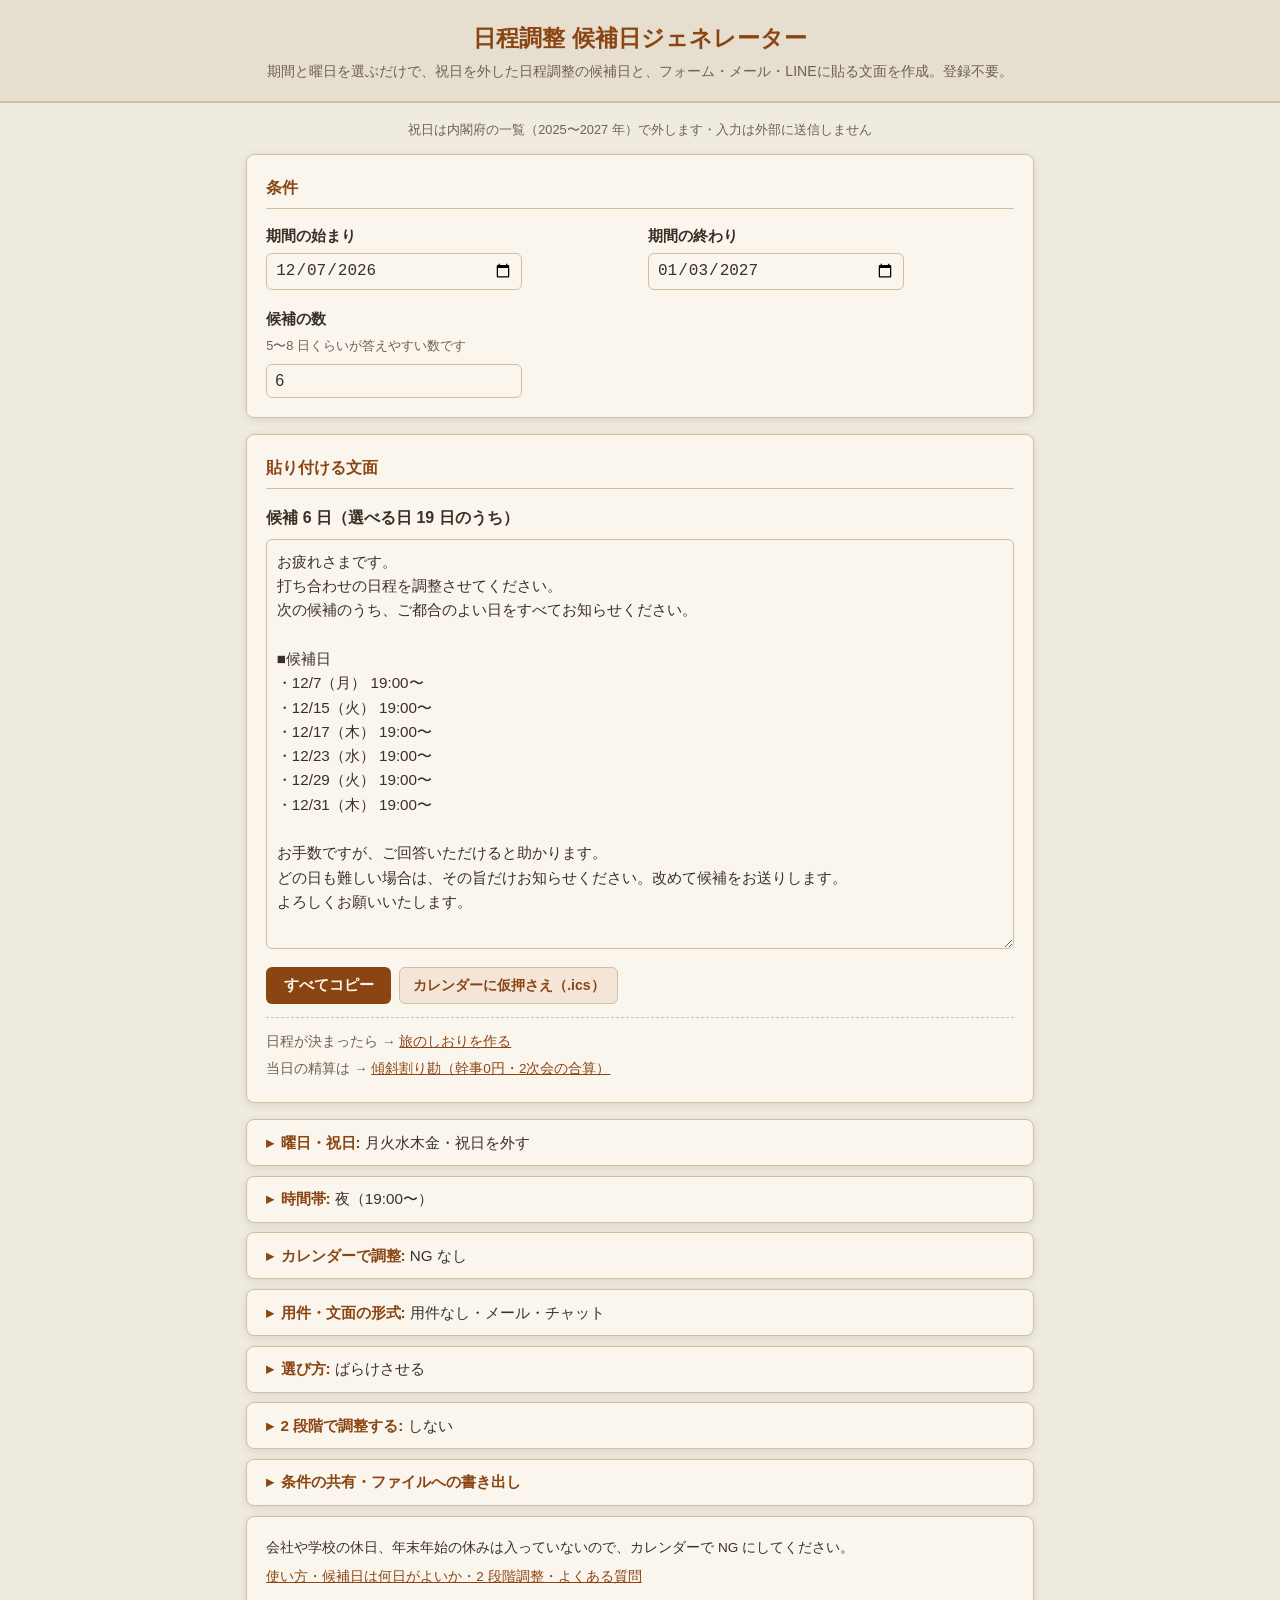
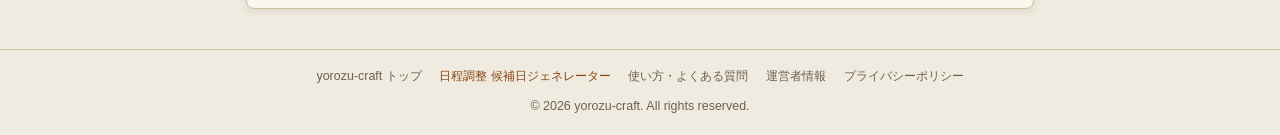
==== index.html @ 03010020 "「保存した内容をすべて消す（初期状態に戻す）」ボタンを置く（K123） ブラウザに保存するページに、共通の reset-storage.js と data-reset-storage のボタンを置く。" ====
<!DOCTYPE html>
<html lang="ja">
<head>
  <meta charset="UTF-8">
  <meta name="viewport" content="width=device-width, initial-scale=1.0">
  <title>日程調整 候補日ジェネレーター｜yorozu-craft</title>
  <meta name="description" content="期間と曜日を選ぶだけで、祝日を外した日程調整の候補日と、フォーム・メール・LINEに貼る文面を作成。登録不要。">
  <meta name="robots" content="index, follow">
  <link rel="canonical" href="https://yorozu-craft.com/nittei-kouho/">

  <meta property="og:title" content="日程調整 候補日ジェネレーター｜yorozu-craft">
  <meta property="og:description" content="期間と曜日を選ぶだけで、祝日を外した日程調整の候補日と、フォーム・メール・LINEに貼る文面を作成。登録不要。">
  <meta property="og:type" content="website">
  <meta property="og:url" content="https://yorozu-craft.com/nittei-kouho/">
  <meta property="og:site_name" content="yorozu-craft">
  <meta property="og:locale" content="ja_JP">
  <meta property="og:image" content="https://yorozu-craft.com/nittei-kouho/og-image.png">
  <meta property="og:image:width" content="1200">
  <meta property="og:image:height" content="630">
  <meta name="twitter:card" content="summary_large_image">
  <meta name="theme-color" content="#8b4513" media="(prefers-color-scheme: light)">
  <meta name="theme-color" content="#1c1814" media="(prefers-color-scheme: dark)">

  <script type="application/ld+json">
  {
    "@context": "https://schema.org",
    "@type": "WebApplication",
    "name": "日程調整 候補日ジェネレーター",
    "description": "期間と曜日を選ぶだけで、祝日を外した日程調整の候補日と、フォーム・メール・LINEに貼る文面を作成。登録不要。",
    "url": "https://yorozu-craft.com/nittei-kouho/",
    "applicationCategory": "UtilitiesApplication",
    "operatingSystem": "All",
    "offers": { "@type": "Offer", "price": "0", "priceCurrency": "JPY" },
    "inLanguage": "ja"
  }
  </script>

  <!-- Google AdSense（サイト所有確認 + 広告配信スクリプト）。全画面で操作する画面なら script を消して meta だけ残す -->
  <meta name="google-adsense-account" content="ca-pub-5375267956079717">
  <script async src="https://pagead2.googlesyndication.com/pagead/js/adsbygoogle.js?client=ca-pub-5375267956079717"
     crossorigin="anonymous"></script>

  <link rel="icon" href="./favicon.svg" type="image/svg+xml">
  <link rel="apple-touch-icon" href="./apple-touch-icon.png">
  <link rel="stylesheet" href="./style.css">
</head>
<body>

  <header class="app-header">
    <h1>日程調整 候補日ジェネレーター</h1>
    <p class="subtitle">期間と曜日を選ぶだけで、祝日を外した日程調整の候補日と、フォーム・メール・LINEに貼る文面を作成。登録不要。</p>
  </header>

  <!-- 上端の固定バー（yorozu-plans の SCREEN.md 1.1・D59）。結果が画面の外にあるときだけ screen.js が出す。読み込み時は hidden -->
  <div class="fixbar" id="fixbar" role="status" hidden>
    <a href="#result-card"><span id="fixbar-text"></span> ▸ 結果へ</a>
  </div>

  <!-- 画面の骨組み「入力 → 結果」（SCREEN.md 1.1）: 期間と候補の数 → 候補日と文面 → くわしく入れる → 保存・共有 -->
  <main class="app-main">

    <p class="shared-notice" id="shared-notice" role="status" hidden>共有された条件を表示しています。<button type="button" class="link-btn" id="shared-new">自分の条件で新しく作る</button></p>

    <p class="badge" id="asof">祝日は内閣府の一覧（<span id="hol-years"></span>）で外します・入力は外部に送信しません</p>

    <!-- 1. 必須の入力: 期間と候補の数。曜日・時間帯などは結果の後ろの「くわしく入れる」 -->
    <fieldset class="card req">
      <legend>条件</legend>
      <div class="grid2">
        <div class="field">
          <label for="start">期間の始まり</label>
          <input type="date" id="start">
        </div>
        <div class="field">
          <label for="end">期間の終わり</label>
          <input type="date" id="end">
        </div>
      </div>
      <div class="field">
        <label for="count">候補の数</label>
        <p class="hint">5〜8 日くらいが答えやすい数です</p>
        <input type="number" id="count" inputmode="numeric" min="1" max="31" step="1">
      </div>
    </fieldset>

    <!-- 2. 結果: 候補日と貼り付ける文面 -->
    <section class="card result-card" id="result-card" tabindex="-1" aria-labelledby="h-out">
      <h2 id="h-out">貼り付ける文面</h2>
      <div id="warnings" class="msg msg-warn" hidden></div>
      <p id="pick-summary" class="pick-summary" aria-live="polite"></p>
      <div class="tabs" role="tablist" aria-label="文面の形式" id="stage-tabs" hidden>
        <button type="button" role="tab" id="tab-s1" aria-selected="true" aria-controls="out-panel">1 段目</button>
        <button type="button" role="tab" id="tab-s2" aria-selected="false" aria-controls="out-panel" tabindex="-1">2 段目</button>
      </div>
      <div id="out-panel">
        <label for="output" class="visually-hidden">文面</label>
        <textarea id="output" rows="12" readonly></textarea>
      </div>
      <div class="btn-row">
        <button type="button" class="btn" id="copy">すべてコピー</button>
        <button type="button" class="btn btn-sub" id="ics">カレンダーに仮押さえ（.ics）</button>
      </div>
      <p id="copy-msg" class="small" aria-live="polite"></p>
      <div id="next-links" class="next-links" hidden>
        <p>日程が決まったら → <a href="../tabi-shiori/">旅のしおりを作る</a></p>
        <p>当日の精算は → <a href="../easy-split/">傾斜割り勘（幹事0円・2次会の合算）</a></p>
      </div>
    </section>

    <!-- 3. くわしく入れる（SCREEN.md 1.1 の 4）。summary に今の状態を出す。開いた状態は保存しない -->
    <div class="opts">
      <details class="card opt" id="opt-days">
        <summary>曜日・祝日: <span class="opt-state"></span></summary>
        <fieldset class="field">
          <legend>使う曜日</legend>
          <div class="dow-row" id="weekdays"></div>
        </fieldset>
        <label class="inline field"><input type="checkbox" id="skip-hol"> 祝日・振替休日を外す</label>
      </details>

      <details class="card opt" id="opt-time">
        <summary>時間帯: <span class="opt-state"></span></summary>
        <div class="field">
          <label for="time-kind">時間帯</label>
          <select id="time-kind">
            <option value="none">書かない（日付だけ）</option>
            <option value="lunch">昼（12:00〜）</option>
            <option value="night">夜（19:00〜）</option>
            <option value="custom">時刻を指定</option>
          </select>
          <div class="with-unit" id="time-custom" hidden>
            <input type="time" id="time-from" aria-label="開始時刻"> 〜 <input type="time" id="time-to" aria-label="終了時刻（任意）">
          </div>
        </div>
      </details>

      <details class="card opt" id="opt-cal">
        <summary>カレンダーで調整: <span class="opt-state"></span></summary>
        <fieldset class="field">
          <legend>日付を押したときの動き</legend>
          <label class="inline"><input type="radio" name="tap" value="ng" checked> 都合の悪い日（NG）にする／戻す</label>
          <label class="inline"><input type="radio" name="tap" value="pick"> 候補に入れる／外す</label>
          <label class="inline"><input type="checkbox" id="range"> 範囲でまとめて（始まりと終わりを押す）</label>
        </fieldset>
        <p id="range-msg" class="small" aria-live="polite"></p>
        <div id="calendar" class="calendar"></div>
        <p class="legend-row">
          <span class="lg-cell is-pick">7</span>候補
          <span class="lg-cell is-ok">7</span>選べる日
          <span class="lg-cell is-ng">7</span>NG
          <span class="lg-cell is-off">7</span>対象外・祝日
        </p>
        <div class="btn-row">
          <button type="button" class="btn btn-sub" id="reset-pick">自動で選び直す</button>
          <button type="button" class="btn btn-sub" id="clear-ng">NG をすべて消す</button>
        </div>
      </details>

      <details class="card opt" id="opt-format">
        <summary>用件・文面の形式: <span class="opt-state"></span></summary>
        <div class="field">
          <label for="title">用件（文面に入ります）</label>
          <input type="text" id="title" maxlength="40" placeholder="例：懇親会、定例ミーティング">
        </div>
        <div class="grid2">
          <div class="field">
            <label for="kind">形式</label>
            <select id="kind">
              <option value="mail">メール・チャット</option>
              <option value="forms">Forms の選択肢（1 行 1 候補）</option>
              <option value="line">LINE（短い版）</option>
            </select>
          </div>
          <div class="field">
            <label for="date-style">日付の書き方</label>
            <select id="date-style">
              <option value="slash">10/7（水）</option>
              <option value="kanji">10月7日（水）</option>
            </select>
          </div>
          <div class="field">
            <label for="deadline">回答の期限（任意）</label>
            <input type="date" id="deadline">
          </div>
        </div>
      </details>

      <details class="card opt" id="opt-mode">
        <summary>選び方: <span class="opt-state"></span></summary>
        <fieldset class="field">
          <legend>選び方</legend>
          <label class="inline"><input type="radio" name="mode" value="spread"> ばらけさせる（同じ週に固めない）</label>
          <label class="inline"><input type="radio" name="mode" value="early"> 早い順</label>
        </fieldset>
      </details>

      <details class="card opt" id="opt-two">
        <summary>2 段階で調整する: <span class="opt-state"></span></summary>
        <label class="inline field"><input type="checkbox" id="two-stage"> 忙しい人（役員など）に先に聞き、残った日で次の人たちに聞く</label>
        <div id="two-box" hidden>
          <p class="small">1 段目の文面を送り、回答で残った日にチェックを付けると、その日だけで 2 段目の文面を作ります。</p>
          <ul id="stage1-list" class="check-list"></ul>
          <div class="field">
            <label for="title2">2 段目の用件（空なら 1 段目と同じ）</label>
            <input type="text" id="title2" maxlength="40">
          </div>
        </div>
      </details>
    </div>

    <!-- 4. 保存・共有 -->
    <details class="card opt" id="file-box">
      <summary>条件の共有・ファイルへの書き出し</summary>
      <div class="btn-row">
        <button type="button" class="btn btn-sub" id="share">この条件を開くリンクをコピー</button>
      </div>
      <div class="btn-row">
        <button type="button" class="btn btn-sub" id="backup-export">ファイルに書き出す</button>
        <button type="button" class="btn btn-sub" id="backup-import">ファイルから読み込む</button>
        <button type="button" class="btn btn-sub" data-reset-storage="nittei-kouho_">保存した内容をすべて消す（初期状態に戻す）</button>
        <input type="file" id="backup-file" accept=".json,application/json" hidden>
      </div>
      <p id="file-msg" class="small" aria-live="polite"></p>
    </details>

    <section class="card note">
      <p>会社や学校の休日、年末年始の休みは入っていないので、カレンダーで NG にしてください。</p>
      <p><a href="./guide.html">使い方・候補日は何日がよいか・2 段階調整・よくある質問</a></p>
    </section>

  </main>

  <footer class="app-footer">
    <nav class="footer-nav" aria-label="フッターナビゲーション">
      <ul>
        <li><a href="../">yorozu-craft トップ</a></li>
        <li><a href="./" aria-current="page">日程調整 候補日ジェネレーター</a></li>
        <li><a href="./guide.html">使い方・よくある質問</a></li>
        <li><a href="../about.html">運営者情報</a></li>
        <li><a href="../privacy-policy.html">プライバシーポリシー</a></li>
      </ul>
    </nav>
    <p>&copy; 2026 yorozu-craft. All rights reserved.</p>
  </footer>

  <script src="./constants.js"></script>
  <script src="./screen.js"></script>
  <script src="./calc.js"></script>
  <script src="./reset-storage.js"></script>
  <script src="./main.js"></script>
  <!-- Cloudflare Web Analytics（Cookie を使わないアクセス解析） --><script type='module' src='https://static.cloudflareinsights.com/beacon.min.js' data-cf-beacon='{"token": "b79bf821e1fd4b6683866d493b1de426"}'></script><!-- End Cloudflare Web Analytics -->
</body>
</html>
---- style.css ----
/* ===========================
   日程調整 候補日ジェネレーター — yorozu-craft 共通の和紙風の配色
   色はトークン（--bg / --card / --text / --muted / --accent / --border）だけを使う。
   ダークモードは端末の設定に自動で合わせる（prefers-color-scheme。手動切替は付けない）
   =========================== */
:root {
  color-scheme: light dark;
  --bg: #f0ebe0;
  --bg-2: #e6dfd0;
  --card: #faf6ee;
  --text: #3a3025;
  --muted: #6e604f;
  --accent: #8b4513;
  --accent-soft: #f3e6d8;
  --border: #cfc0a0;
  --shadow: rgba(58, 48, 37, 0.12);
}

@media (prefers-color-scheme: dark) {
  :root {
    --bg: #1c1814;
    --bg-2: #25201a;
    --card: #2b251e;
    --text: #ece4d6;
    --muted: #b9ab96;
    --accent: #e0a066;
    --accent-soft: #3a2e22;
    --border: #4a3f33;
    --shadow: rgba(0, 0, 0, 0.4);
  }
}

*, *::before, *::after { box-sizing: border-box; margin: 0; padding: 0; }
[hidden] { display: none !important; }

body {
  /* README「ツールを追加するとき」9: 端末のフォント。Web フォントは読まない */
  font-family: "Noto Sans JP", "Noto Sans CJK JP", "Hiragino Sans", "Hiragino Kaku Gothic ProN", Meiryo, sans-serif;
  background: var(--bg);
  color: var(--text);
  line-height: 1.7;
}

a { color: var(--accent); }

/* ヘッダー */
.app-header {
  text-align: center;
  padding: 1.4rem 1rem 1.1rem;
  background: var(--bg-2);
  border-bottom: 2px solid var(--border);
}
.app-header h1 { font-size: 1.45rem; color: var(--accent); line-height: 1.4; }
.app-header .subtitle { font-size: 0.88rem; color: var(--muted); margin-top: 0.3rem; }

/* レイアウト */
.app-main { max-width: 820px; margin: 0 auto; padding: 1rem; }
.card {
  background: var(--card);
  border: 1px solid var(--border);
  border-radius: 8px;
  padding: 1.2rem;
  margin-bottom: 1rem;
  box-shadow: 0 2px 8px var(--shadow);
}
.card h2 {
  font-size: 1.02rem;
  color: var(--accent);
  border-bottom: 1px solid var(--border);
  padding-bottom: 0.4rem;
  margin-bottom: 0.9rem;
}

/* 入力 */
.field { margin-bottom: 1rem; }
.field label { display: block; font-weight: 600; font-size: 0.95rem; margin-bottom: 0.25rem; }
.field .hint { font-size: 0.8rem; color: var(--muted); margin-bottom: 0.4rem; }
.field input[type="number"], .field input[type="text"], .field input[type="date"], .field input[type="time"], .field select {
  width: 100%;
  max-width: 16rem;
  padding: 0.45rem 0.5rem;
  font-size: 1rem;
  border: 1px solid var(--border);
  border-radius: 6px;
  background: var(--card);
  color: var(--text);
}

.btn {
  display: inline-block;
  padding: 0.5rem 1.1rem;
  border: none;
  border-radius: 6px;
  background: var(--accent);
  color: var(--card);
  font-size: 0.95rem;
  font-weight: 600;
  cursor: pointer;
}
.btn:focus-visible { outline: 2px solid var(--accent); outline-offset: 2px; }

/* 読みもの（guide.html） */
.content h3 { font-size: 0.95rem; margin: 1rem 0 0.3rem; }
.content p, .content li { font-size: 0.9rem; }
.content p + p { margin-top: 0.5rem; }
.content ul, .content ol { padding-left: 1.3rem; margin: 0.3rem 0; }
.faq dt { font-weight: 600; margin-top: 0.9rem; font-size: 0.92rem; }
.faq dt::before { content: 'Q. '; color: var(--accent); }
.faq dd { font-size: 0.88rem; color: var(--muted); padding: 0.2rem 0 0.5rem 1.2rem; border-bottom: 1px solid var(--border); }
.info-list { display: grid; grid-template-columns: max-content 1fr; gap: 0.4rem 1.2rem; font-size: 0.9rem; }
.info-list dt { font-weight: 600; }
.info-list dd { color: var(--muted); }
.small { font-size: 0.8rem; color: var(--muted); margin-top: 0.4rem; }

/* フッター */
.app-footer {
  text-align: center;
  padding: 1rem;
  font-size: 0.78rem;
  color: var(--muted);
  border-top: 1px solid var(--border);
  margin-top: 0.5rem;
}
.footer-nav ul { list-style: none; display: flex; justify-content: center; flex-wrap: wrap; gap: 0.4rem 1.1rem; margin-bottom: 0.6rem; }
.footer-nav a { color: var(--muted); text-decoration: none; }
.footer-nav a:hover, .footer-nav a[aria-current="page"] { color: var(--accent); }

/* ===== 日程調整 候補日ジェネレーター固有 ===== */
:root { --warn-bg: #fff4d6; --warn-border: #d9a520; --ng: #b3261e; --ng-bg: #f7dedb; --sun: #b3261e; --sat: #2f5d8a; --off: #e6dfd0; }
@media (prefers-color-scheme: dark) {
  :root { --warn-bg: #3a3020; --warn-border: #a88420; --ng: #ff8a80; --ng-bg: #4a2522; --sun: #ff8a80; --sat: #8ab4e0; --off: #25201a; }
}
.badge { text-align: center; font-size: 0.8rem; color: var(--muted); margin-bottom: 0.8rem; }
.visually-hidden { position: absolute; width: 1px; height: 1px; overflow: hidden; clip: rect(0 0 0 0); white-space: nowrap; }

fieldset.field { border: none; }
fieldset.field legend { font-weight: 600; font-size: 0.95rem; margin-bottom: 0.3rem; }
label.inline { display: flex; align-items: center; gap: 0.4rem; font-weight: normal; font-size: 0.92rem; margin: 0.2rem 0; }
label.inline input { width: 1.1rem; height: 1.1rem; accent-color: var(--accent); flex: none; }
.grid2 { display: grid; grid-template-columns: repeat(auto-fit, minmax(12rem, 1fr)); gap: 0 1rem; }
.with-unit { display: flex; gap: 0.4rem; align-items: center; flex-wrap: wrap; margin-top: 0.4rem; }
.with-unit input { max-width: 8rem !important; }

.dow-row { display: flex; flex-wrap: wrap; gap: 0.4rem; }
.dow { display: inline-flex; align-items: center; gap: 0.25rem; padding: 0.25rem 0.55rem; border: 1px solid var(--border); border-radius: 6px; font-size: 0.95rem; cursor: pointer; }
.dow input { accent-color: var(--accent); width: 1rem; height: 1rem; }
.dow.sun { color: var(--sun); } .dow.sat { color: var(--sat); }

.btn-row { display: flex; flex-wrap: wrap; gap: 0.5rem; margin: 0.6rem 0 0.4rem; }
.btn-sub { background: var(--accent-soft); color: var(--accent); border: 1px solid var(--border); padding: 0.4rem 0.8rem; font-size: 0.88rem; }
.btn:disabled { opacity: 0.5; cursor: default; }
.msg { border-radius: 6px; padding: 0.6rem 0.8rem; margin-bottom: 0.8rem; font-size: 0.9rem; }
.msg-warn { background: var(--warn-bg); border: 1px solid var(--warn-border); }
.msg p + p { margin-top: 0.3rem; }

.calendar { display: grid; grid-template-columns: repeat(auto-fill, minmax(17rem, 1fr)); gap: 0.8rem 1.2rem; align-items: start; }
.month { border-collapse: collapse; width: 100%; table-layout: fixed; }
.month caption { font-weight: 700; text-align: left; padding: 0.2rem 0; color: var(--accent); }
.month th { font-size: 0.75rem; color: var(--muted); font-weight: 600; padding: 0.15rem 0; }
.month th:nth-child(6) { color: var(--sat); } .month th:nth-child(7) { color: var(--sun); }
.month td { padding: 2px; text-align: center; }
.day {
  width: 100%; aspect-ratio: 1 / 1; max-height: 2.6rem; border-radius: 6px; font-size: 0.9rem; font-family: inherit;
  border: 1px solid var(--border); background: var(--card); color: var(--text); cursor: pointer; position: relative;
}
.day.sat { color: var(--sat); } .day.sun { color: var(--sun); }
.day.is-out { background: none; border-color: transparent; color: var(--muted); opacity: 0.45; cursor: default; }
.day.is-off { background: var(--off); color: var(--muted); border-color: transparent; }
.day.is-ok { background: var(--card); }
.day.is-pick { background: var(--accent); color: var(--card); border-color: var(--accent); font-weight: 700; }
.day.is-ng { background: var(--ng-bg); color: var(--ng); border-color: var(--ng); text-decoration: line-through; }
.day.is-hol::after { content: ''; position: absolute; top: 3px; right: 3px; width: 5px; height: 5px; border-radius: 50%; background: var(--sun); }
.day.is-anchor { outline: 3px solid var(--accent); outline-offset: 1px; }
.day:focus-visible { outline: 2px solid var(--text); outline-offset: 1px; }
.legend-row { display: flex; flex-wrap: wrap; align-items: center; gap: 0.3rem 0.5rem; font-size: 0.8rem; color: var(--muted); margin-top: 0.6rem; }
.lg-cell { display: inline-flex; align-items: center; justify-content: center; width: 1.5rem; height: 1.5rem; border-radius: 4px; border: 1px solid var(--border); font-size: 0.75rem; margin-left: 0.4rem; }
.lg-cell.is-pick { background: var(--accent); color: var(--card); border-color: var(--accent); }
.lg-cell.is-ng { background: var(--ng-bg); color: var(--ng); border-color: var(--ng); text-decoration: line-through; }
.lg-cell.is-off { background: var(--off); border-color: transparent; }

.check-list { list-style: none; margin: 0.5rem 0 0.8rem; }
.check-list li { display: flex; align-items: center; gap: 0.4rem; padding: 0.25rem 0; font-size: 0.92rem; }
.check-list input { width: 1.1rem; height: 1.1rem; accent-color: var(--accent); }

.tabs { display: flex; gap: 0.3rem; border-bottom: 1px solid var(--border); margin-bottom: 0.8rem; }
.tabs button { background: none; border: none; border-bottom: 3px solid transparent; padding: 0.4rem 0.9rem; font-size: 0.92rem; color: var(--muted); cursor: pointer; font-family: inherit; }
.tabs button[aria-selected="true"] { color: var(--accent); border-bottom-color: var(--accent); font-weight: 700; }
.tabs button:focus-visible { outline: 2px solid var(--accent); outline-offset: 2px; }

#output {
  width: 100%; font-family: inherit; font-size: 0.95rem; line-height: 1.6; padding: 0.6rem; resize: vertical;
  border: 1px solid var(--border); border-radius: 6px; background: var(--card); color: var(--text);
}
.note p { font-size: 0.85rem; }
.note p + p { margin-top: 0.4rem; }

@media (max-width: 480px) {
  .app-header h1 { font-size: 1.2rem; }
}

/* 共有リンクで開いたときの案内 */
.shared-notice {
  margin: 0 0 12px;
  padding: 10px 12px;
  border: 1px solid var(--accent);
  border-radius: 8px;
  background: var(--accent-soft);
  font-size: 0.9rem;
}
.link-btn {
  margin-left: 4px;
  padding: 0;
  border: none;
  background: none;
  color: var(--accent);
  font: inherit;
  font-weight: 700;
  text-decoration: underline;
  cursor: pointer;
}

/* 結果のあとの「次にすること」の導線（文面が出ているときだけ） */
.next-links { margin-top: 0.8rem; padding-top: 0.6rem; border-top: 1px dashed var(--border); }
.next-links p { font-size: 0.85rem; color: var(--muted); margin: 0.2rem 0; }

/* 使い方ページの折りたたみ（WRITING.md の基準で、補足・一覧はここに入れる） */
.content details { margin: 0.4rem 0; }
.content summary { cursor: pointer; color: var(--accent); font-size: 0.88rem; }
.content details[open] summary { margin-bottom: 0.3rem; }

/* ===========================
   画面の骨組み（yorozu-plans の docs/SCREEN.md 1.1。yorozu-template の style.css の部品）
   期間と候補の数（fieldset.req）→ 候補日と文面（.result-card）→ くわしく入れる（details.opt）、上端の固定バー、印刷で広告を消す
   =========================== */
fieldset.card { min-width: 0; }
.req legend {
  float: left; width: 100%;   /* legend を枠の上に載せず、h2 と同じ見た目で枠の中に置く */
  font-size: 1.02rem; font-weight: 700; color: var(--accent);
  border-bottom: 1px solid var(--border); padding-bottom: 0.4rem; margin-bottom: 0.9rem;
}
.req legend + * { clear: both; }
.req .field:last-child { margin-bottom: 0; }

.result-card { scroll-margin-top: 56px; }   /* 固定バー（44px）で見出しが隠れないように */
.result-card:focus { outline: none; }
.pick-summary { font-weight: 700; margin-bottom: 0.5rem; }
.pick-summary:empty::before { content: '\00a0'; }   /* 読み込み時のずれ（CLS）を抑える: main.js が書く前から 1 行分 */

/* くわしく入れる（1 グループ 1 つの details）。summary の .opt-state に今の状態を出す（screen.js の detailsSummary） */
details.card.opt { padding: 0 1.2rem; margin-bottom: 0.6rem; }
details.card.opt > summary {
  cursor: pointer; display: block; min-height: 44px; padding: 0.6rem 0;
  color: var(--accent); font-weight: 600; font-size: 0.95rem; list-style: none;
  white-space: nowrap; overflow: hidden; text-overflow: ellipsis;
}
details.card.opt > summary::-webkit-details-marker { display: none; }
details.card.opt > summary::before { content: '▸'; margin-right: 0.4rem; }
details.card.opt[open] > summary::before { content: '▾'; }
details.card.opt[open] { padding-bottom: 0.9rem; }
details.card.opt[open] > summary { border-bottom: 1px solid var(--border); margin-bottom: 0.9rem; }
details > summary:focus-visible { outline: 2px solid var(--accent); outline-offset: 2px; }
.opt-state { color: var(--text); font-weight: normal; }

/* 固定バー（SCREEN.md 0 章の 3・D59）: 上端に 1 行、高さ 44px。下端は AdSense のアンカー広告が使う。
   読み込み時は hidden（screen.js が出し入れする。fixed なのでレイアウトはずれない） */
.fixbar {
  position: fixed; top: 0; left: 0; right: 0; z-index: 50; height: 44px;
  background: var(--card); border-bottom: 2px solid var(--accent); box-shadow: 0 2px 8px var(--shadow);
}
.fixbar a {
  display: block; max-width: 820px; margin: 0 auto; padding: 0 1rem; height: 42px; line-height: 42px; text-align: center;
  white-space: nowrap; overflow: hidden; text-overflow: ellipsis; font-weight: 700;
  color: var(--accent); text-decoration: none;
}
.fixbar a:focus-visible { outline: 2px solid var(--accent); outline-offset: -3px; }

@media print {
  .fixbar { display: none !important; }
  /* 印刷では折りたたみの中も出す */
  main details::details-content { content-visibility: visible; display: block; }
  main details > summary::before { content: none; }
  /* 広告は印刷に出さない（gakushu-print と同じ） */
  ins.adsbygoogle, .google-auto-placed, iframe[id^="aswift"], iframe[id^="google_ads"] { display: none !important; }
}
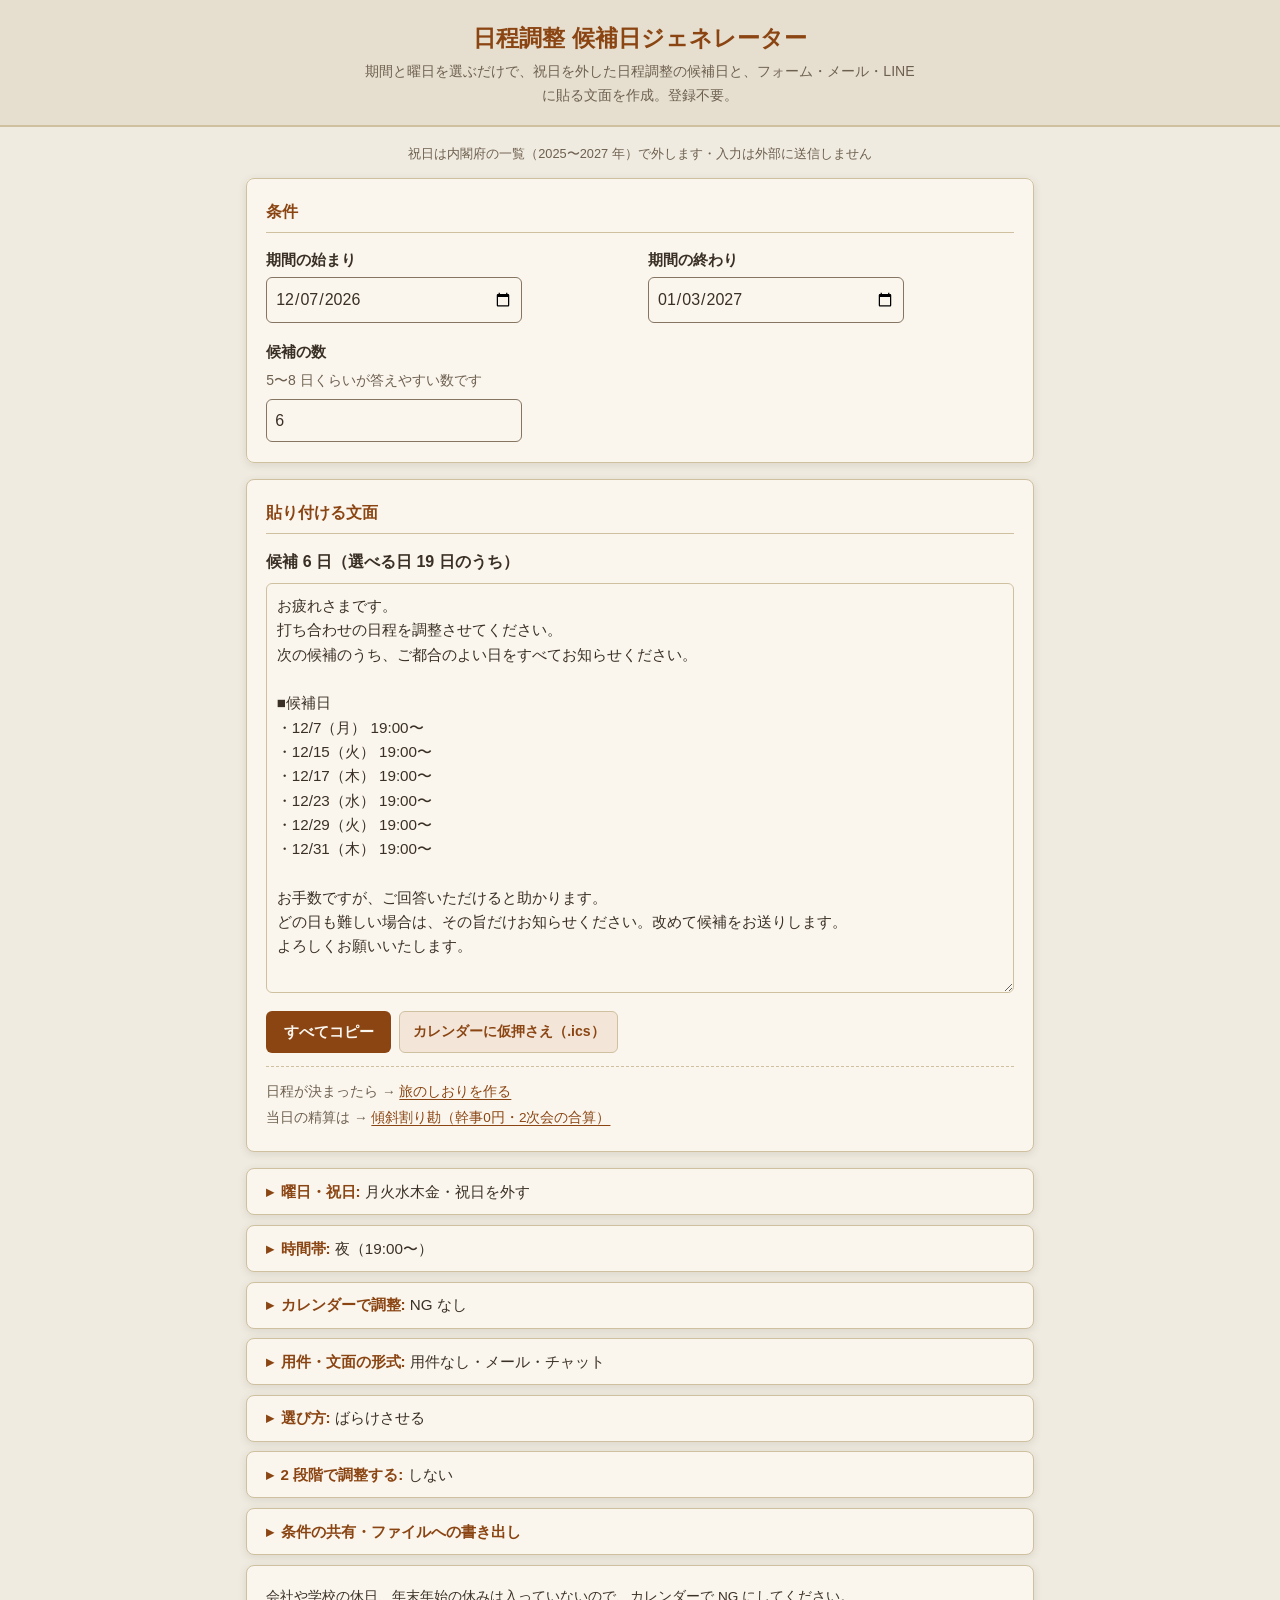
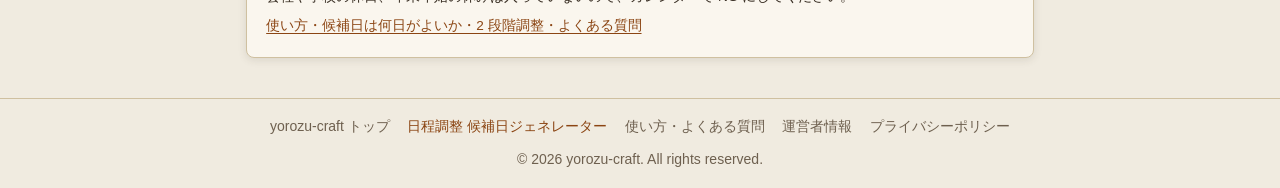
==== commit b83af5b1: "AdSense 審査中は本文の薄いページの広告 script を外す Co-Authored-By: Claude Opus 5.5 <noreply@anthropic.com> Claude-Se" ====
--- a/index.html
+++ b/index.html
@@ -35,10 +35,8 @@
   }
   </script>
 
-  <!-- Google AdSense（サイト所有確認 + 広告配信スクリプト）。全画面で操作する画面なら script を消して meta だけ残す -->
+  <!-- Google AdSense: サイト所有確認の meta だけ。AdSense 審査が通るまで本文の薄いページは広告 script を外す（2026-10-04）。通ったら本文を足してから戻す -->
   <meta name="google-adsense-account" content="ca-pub-5375267956079717">
-  <script async src="https://pagead2.googlesyndication.com/pagead/js/adsbygoogle.js?client=ca-pub-5375267956079717"
-     crossorigin="anonymous"></script>
 
   <link rel="icon" href="./favicon.svg" type="image/svg+xml">
   <link rel="apple-touch-icon" href="./apple-touch-icon.png">
--- a/style.css
+++ b/style.css
@@ -3,19 +3,48 @@
    色はトークン（--bg / --card / --text / --muted / --accent / --border）だけを使う。
    ダークモードは端末の設定に自動で合わせる（prefers-color-scheme。手動切替は付けない）
    =========================== */
+/* yorozu-common:begin v1 — サイト共通の部品とトークン。正本は youheioonuki.github.io の tools/common/yorozu-common.css。
+   この begin〜end の間は手で直さない（tools/sync-common.mjs で全ツールに配る。ツール固有の上書きは end の後に書く）。
+   出どころ（2026-10-03 確認。yorozu-plans 企画書 59）:
+   - デジタル庁デザインシステム https://design.digital.go.jp/dads/ のコンテンツを加工して作成
+     （フォーカスの輪・リンクの下線・字の大きさの下限・行間・入力欄のエラー表示）。
+     トークンの値は @digital-go-jp/design-tokens 2.0.1（MIT, (c) 2023 デジタル庁）から
+   - GOV.UK Frontend 6.5.1（MIT, (c) Crown copyright）の考え方: visually-hidden、エラーの文の前に読み上げ用の語
+   - 色は和紙風のまま（値は 2026-09-23 からの共通の値）。Web フォントは読まない（ROADMAP 3.3・D2） */
 :root {
   color-scheme: light dark;
   --bg: #f0ebe0;
   --bg-2: #e6dfd0;
   --card: #faf6ee;
   --text: #3a3025;
-  --muted: #6e604f;
+  --muted: #6e604f;          /* 本文の補足。--bg の上で 5.1:1 */
   --accent: #8b4513;
   --accent-soft: #f3e6d8;
-  --border: #cfc0a0;
+  --border: #cfc0a0;         /* 飾りの線（区切り）だけ。操作できる物の枠には --input-border */
+  --input-border: #857561;   /* 入力欄の枠。WCAG 1.4.11 の 3:1（--bg で 3.7:1）。DADS の入力欄は gray-600 の 1px */
   --shadow: rgba(58, 48, 37, 0.12);
-}
-
+  --error: #ce0000;          /* DADS red-900（semantic error-2） */
+  --ok: #197a4b;             /* DADS green-800（semantic success-2） */
+  --focus: #ffd43d;          /* DADS yellow-300 */
+  --focus-ring: #000;        /* DADS: 黒 4px の輪＋黄 2px */
+  --font-ui: "Noto Sans JP", "Noto Sans CJK JP", "Hiragino Sans", "Hiragino Kaku Gothic ProN", Meiryo, sans-serif;
+  /* 字の大きさ（DADS: 本文と操作は 16px 以上、補足は 14px まで、14px 未満は使わない） */
+  --fs-s: 0.875rem;
+  --fs-m: 1rem;
+  --fs-l: 1.25rem;           /* 見出し（隣の段との比 1.25 以上: impeccable typeset） */
+  --fs-xl: 1.625rem;         /* ページの題 */
+  --lh-body: 1.7;            /* DADS の本文の行間 170% */
+  --lh-tight: 1.4;           /* 見出し */
+  /* 余白（4px を基準。DADS の spacing） */
+  --sp-1: 0.25rem;
+  --sp-2: 0.5rem;
+  --sp-3: 0.75rem;
+  --sp-4: 1rem;
+  --sp-6: 1.5rem;
+  --sp-8: 2rem;
+  --radius: 8px;
+  --tap: 44px;               /* 押せる物の高さの下限（DADS・SCREEN 5 章） */
+}
 @media (prefers-color-scheme: dark) {
   :root {
     --bg: #1c1814;
@@ -26,22 +55,45 @@
     --accent: #e0a066;
     --accent-soft: #3a2e22;
     --border: #4a3f33;
+    --input-border: #8c7d68;
     --shadow: rgba(0, 0, 0, 0.4);
+    --error: #ff8a7a;
+    --ok: #6fcf97;
+    --focus-ring: #ffd43d;   /* 暗い地では黄の輪＋黒の縁 */
+    --focus: #000;
   }
 }
-
 *, *::before, *::after { box-sizing: border-box; margin: 0; padding: 0; }
 [hidden] { display: none !important; }
-
-body {
-  /* README「ツールを追加するとき」9: 端末のフォント。Web フォントは読まない */
-  font-family: "Noto Sans JP", "Noto Sans CJK JP", "Hiragino Sans", "Hiragino Kaku Gothic ProN", Meiryo, sans-serif;
-  background: var(--bg);
-  color: var(--text);
-  line-height: 1.7;
-}
-
-a { color: var(--accent); }
+html { -webkit-text-size-adjust: 100%; text-size-adjust: 100%; }
+body { font-family: var(--font-ui); background: var(--bg); color: var(--text); line-height: var(--lh-body); }
+/* リンクは色と下線の両方（DADS リンクテキスト）。ホバーで下線を太く */
+a { color: var(--accent); text-decoration-thickness: 1px; text-underline-offset: 3px; }
+@media (hover: hover) { a:hover { text-decoration-thickness: 3px; } }
+/* フォーカスの輪（DADS）。:where で詳しさを 0 にして、ツールの規則で上書きできるようにする */
+:where(a, button, input, select, textarea, summary, [tabindex]):focus-visible {
+  outline: 4px solid var(--focus-ring); outline-offset: 2px; box-shadow: 0 0 0 2px var(--focus);
+}
+:where(input, select, textarea, button) { font: inherit; color: inherit; }
+/* 入力欄の例（placeholder）も 4.5:1。ブラウザ既定の灰色は和紙の地で 4.3:1 */
+:where(input, textarea)::placeholder { color: var(--muted); opacity: 1; }
+/* 入力欄の字は 16px 以上（iPhone で拡大されない・DADS） */
+:where(input:not([type="checkbox"]):not([type="radio"]):not([type="range"]), select, textarea) { font-size: max(1rem, 16px); }
+/* エラー（DADS: 枠を赤に、文の頭に「＊」。GOV.UK: 読み上げには「エラー:」を先に）。
+   使い方: <p class="field-error" id="x-err"><span class="visually-hidden">エラー:</span>＊ 0 以上の数を入れてください</p> と aria-describedby */
+[aria-invalid="true"] { border-color: var(--error) !important; }
+.field-error { color: var(--error); font-weight: 700; margin-top: var(--sp-1); }
+/* 画面には出さず、読み上げだけ（GOV.UK govuk-visually-hidden） */
+.visually-hidden {
+  position: absolute !important; width: 1px !important; height: 1px !important; margin: 0 !important; padding: 0 !important;
+  overflow: hidden !important; clip-path: inset(50%) !important; white-space: nowrap !important; border: 0 !important;
+}
+@media (forced-colors: active) { :where(a, button, input, select, textarea, summary):focus-visible { outline-color: Highlight; } }
+/* 読む行の長さ: 1 行 40 字前後まで（REVIEW C9 line-length）。画面の幅いっぱいに伸びる見出し帯の説明文に */
+.app-header > p { max-width: 40em; margin-left: auto; margin-right: auto; }
+/* 印刷では広告を出さない（SCREEN 4 章。全ツール共通） */
+@media print { ins.adsbygoogle, .google-auto-placed, iframe[id^="aswift"], iframe[id^="google_ads"] { display: none !important; } }
+/* yorozu-common:end */
 
 /* ヘッダー */
 .app-header {
@@ -74,13 +126,13 @@
 /* 入力 */
 .field { margin-bottom: 1rem; }
 .field label { display: block; font-weight: 600; font-size: 0.95rem; margin-bottom: 0.25rem; }
-.field .hint { font-size: 0.8rem; color: var(--muted); margin-bottom: 0.4rem; }
+.field .hint { font-size: var(--fs-s); color: var(--muted); margin-bottom: 0.4rem; }
 .field input[type="number"], .field input[type="text"], .field input[type="date"], .field input[type="time"], .field select {
   width: 100%;
   max-width: 16rem;
   padding: 0.45rem 0.5rem;
   font-size: 1rem;
-  border: 1px solid var(--border);
+  border: 1px solid var(--input-border);
   border-radius: 6px;
   background: var(--card);
   color: var(--text);
@@ -97,7 +149,6 @@
   font-weight: 600;
   cursor: pointer;
 }
-.btn:focus-visible { outline: 2px solid var(--accent); outline-offset: 2px; }
 
 /* 読みもの（guide.html） */
 .content h3 { font-size: 0.95rem; margin: 1rem 0 0.3rem; }
@@ -110,13 +161,13 @@
 .info-list { display: grid; grid-template-columns: max-content 1fr; gap: 0.4rem 1.2rem; font-size: 0.9rem; }
 .info-list dt { font-weight: 600; }
 .info-list dd { color: var(--muted); }
-.small { font-size: 0.8rem; color: var(--muted); margin-top: 0.4rem; }
+.small { font-size: var(--fs-s); color: var(--muted); margin-top: 0.4rem; }
 
 /* フッター */
 .app-footer {
   text-align: center;
   padding: 1rem;
-  font-size: 0.78rem;
+  font-size: var(--fs-s);
   color: var(--muted);
   border-top: 1px solid var(--border);
   margin-top: 0.5rem;
@@ -171,7 +222,6 @@
 .day.is-ng { background: var(--ng-bg); color: var(--ng); border-color: var(--ng); text-decoration: line-through; }
 .day.is-hol::after { content: ''; position: absolute; top: 3px; right: 3px; width: 5px; height: 5px; border-radius: 50%; background: var(--sun); }
 .day.is-anchor { outline: 3px solid var(--accent); outline-offset: 1px; }
-.day:focus-visible { outline: 2px solid var(--text); outline-offset: 1px; }
 .legend-row { display: flex; flex-wrap: wrap; align-items: center; gap: 0.3rem 0.5rem; font-size: 0.8rem; color: var(--muted); margin-top: 0.6rem; }
 .lg-cell { display: inline-flex; align-items: center; justify-content: center; width: 1.5rem; height: 1.5rem; border-radius: 4px; border: 1px solid var(--border); font-size: 0.75rem; margin-left: 0.4rem; }
 .lg-cell.is-pick { background: var(--accent); color: var(--card); border-color: var(--accent); }
@@ -185,7 +235,6 @@
 .tabs { display: flex; gap: 0.3rem; border-bottom: 1px solid var(--border); margin-bottom: 0.8rem; }
 .tabs button { background: none; border: none; border-bottom: 3px solid transparent; padding: 0.4rem 0.9rem; font-size: 0.92rem; color: var(--muted); cursor: pointer; font-family: inherit; }
 .tabs button[aria-selected="true"] { color: var(--accent); border-bottom-color: var(--accent); font-weight: 700; }
-.tabs button:focus-visible { outline: 2px solid var(--accent); outline-offset: 2px; }
 
 #output {
   width: 100%; font-family: inherit; font-size: 0.95rem; line-height: 1.6; padding: 0.6rem; resize: vertical;
@@ -258,7 +307,6 @@
 details.card.opt[open] > summary::before { content: '▾'; }
 details.card.opt[open] { padding-bottom: 0.9rem; }
 details.card.opt[open] > summary { border-bottom: 1px solid var(--border); margin-bottom: 0.9rem; }
-details > summary:focus-visible { outline: 2px solid var(--accent); outline-offset: 2px; }
 .opt-state { color: var(--text); font-weight: normal; }
 
 /* 固定バー（SCREEN.md 0 章の 3・D59）: 上端に 1 行、高さ 44px。下端は AdSense のアンカー広告が使う。
@@ -272,13 +320,11 @@
   white-space: nowrap; overflow: hidden; text-overflow: ellipsis; font-weight: 700;
   color: var(--accent); text-decoration: none;
 }
-.fixbar a:focus-visible { outline: 2px solid var(--accent); outline-offset: -3px; }
+.fixbar a:focus-visible { outline-offset: -4px; }   /* 共通の輪を内側に（端で切れないように） */
 
 @media print {
   .fixbar { display: none !important; }
   /* 印刷では折りたたみの中も出す */
   main details::details-content { content-visibility: visible; display: block; }
   main details > summary::before { content: none; }
-  /* 広告は印刷に出さない（gakushu-print と同じ） */
-  ins.adsbygoogle, .google-auto-placed, iframe[id^="aswift"], iframe[id^="google_ads"] { display: none !important; }
-}
+}
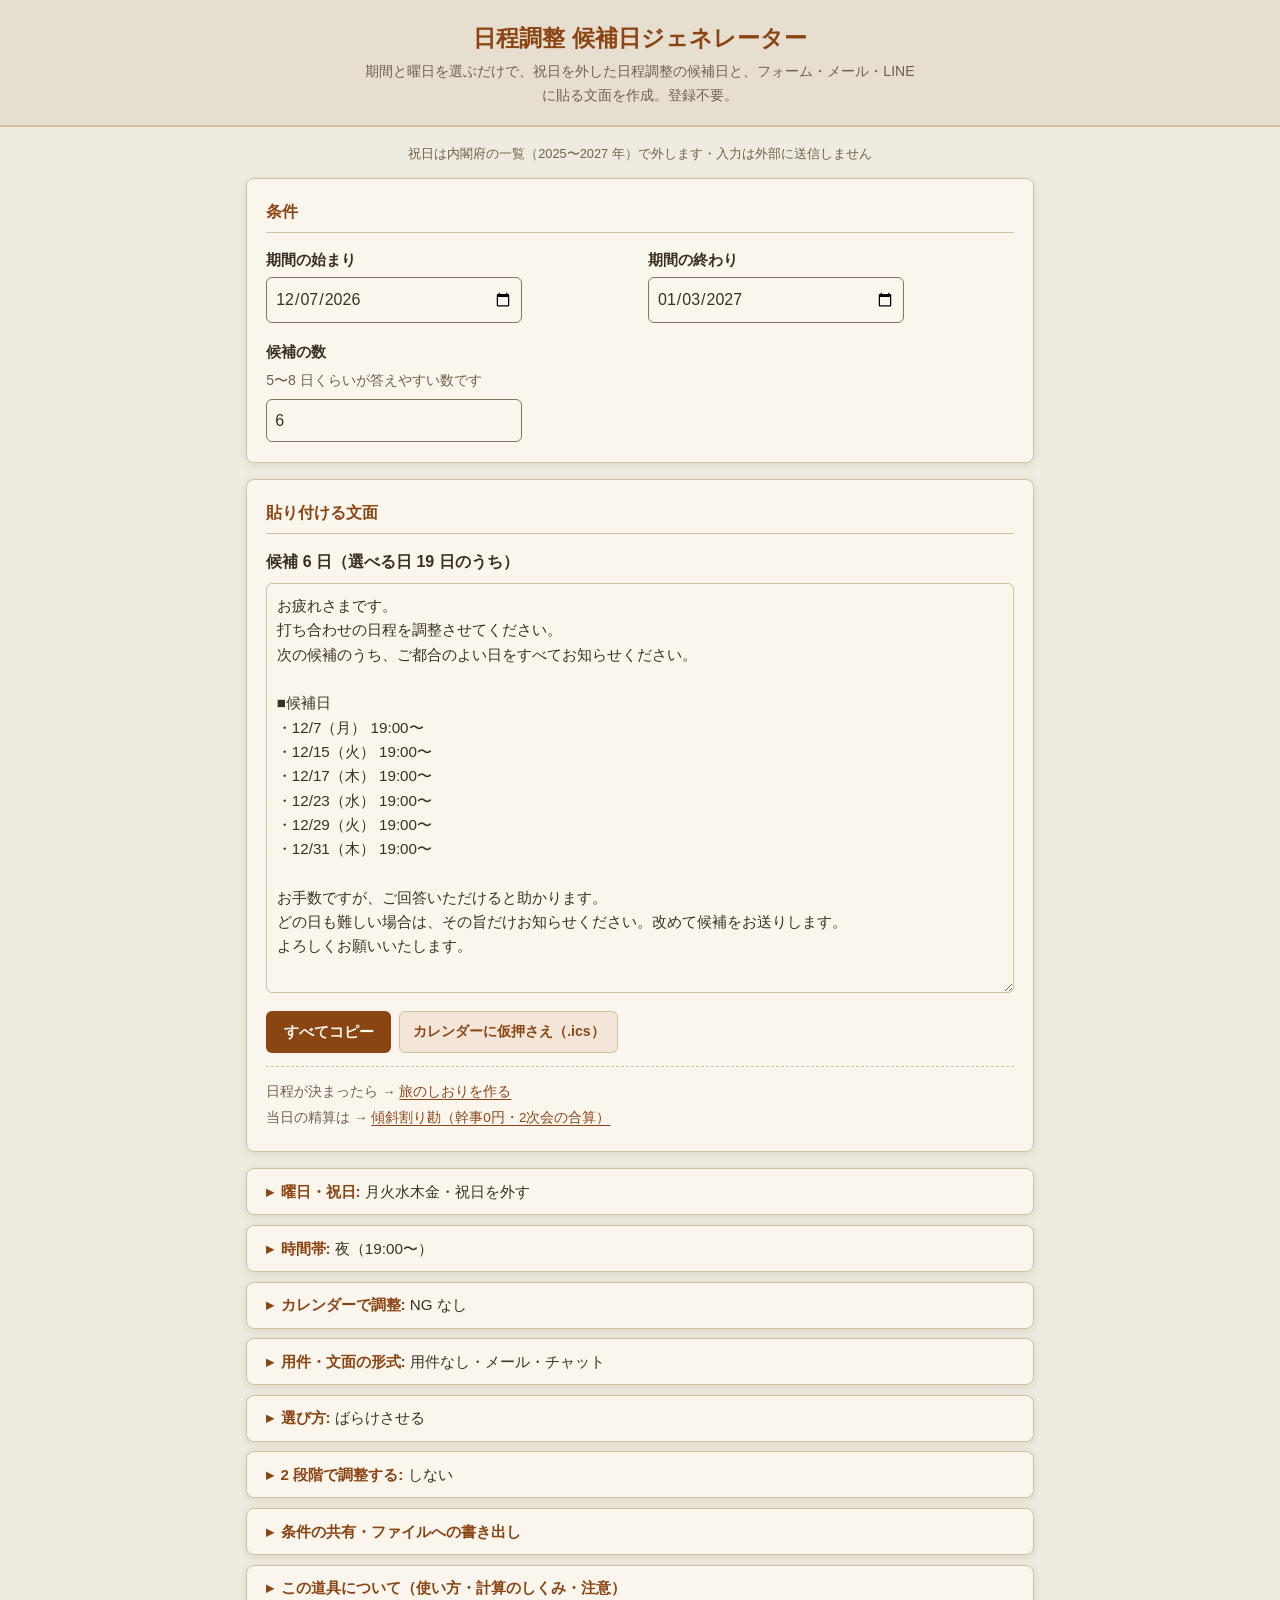
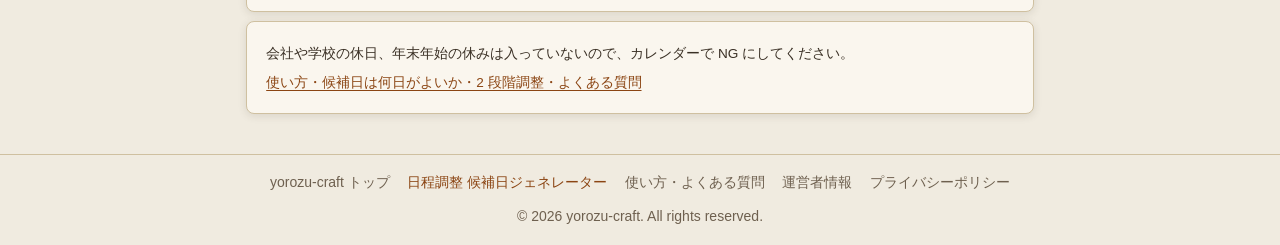
==== commit 5e75174d: "「この道具について」（yorozu-plans QUEUE Q-016）: 日程調整 候補日ジェネレーター Co-Authored-By: Claude Sonnet 5.5 <noreply@ant" ====
--- a/index.html
+++ b/index.html
@@ -39,6 +39,7 @@
   <meta name="google-adsense-account" content="ca-pub-5375267956079717">
 
   <link rel="icon" href="./favicon.svg" type="image/svg+xml">
+  <link rel="manifest" href="/manifest.webmanifest">
   <link rel="apple-touch-icon" href="./apple-touch-icon.png">
   <link rel="stylesheet" href="./style.css">
 </head>
@@ -221,6 +222,25 @@
       <p id="file-msg" class="small" aria-live="polite"></p>
     </details>
 
+    <!-- about-tool: 道具の説明（使い方ページの要約。AdSense 審査 2026-10-04） -->
+    <details class="about-tool card opt no-print" id="about-tool">
+      <summary>この道具について（使い方・計算のしくみ・注意）</summary>
+      <h3>日程調整 候補日ジェネレーターでできること</h3>
+      <p>用件・期間・使う曜日・時間帯・候補の数を入れると、日程調整の候補日を選び、メール・チャット、Forms の選択肢、LINE の 3 つの形式の依頼文を作ります。祝日・振替休日は自動で外れます。</p>
+      <h3>使い方の要点</h3>
+      <ul>
+      <li>条件を入れると、カレンダーに候補が自動で選ばれます。都合の悪い日を押すと NG になり、別の日が選び直されます。</li>
+      <li>形式を選び、「すべてコピー」で貼り付けます。回答の期限を入れると文面に入ります。</li>
+      <li>「カレンダーに仮押さえ（.ics）」で、候補日を自分のカレンダーに仮の予定として入れられます。</li>
+      </ul>
+      <h3>候補の選び方のしくみ</h3>
+      <p>候補日の数は 5〜8 日が目安です。「ばらけさせる」を選ぶと、候補が期間全体に散らばり、同じ週に固まらないように選びます（例：4 週間で 6 候補なら、同じ週は 2 日まで）。週ごとに曜日もずらします。忙しい人がいる会合では、「2 段階で調整する」にチェックを入れると、1 段目の候補から残った日を選び、2 段目の文面をすぐに作れます。祝日・振替休日・国民の休日は、内閣府「国民の祝日」についての一覧（CSV）をもとにしています。</p>
+      <h3>注意</h3>
+      <p>祝日の一覧は内閣府の公表をもとにしていますが、送る前に日付と曜日をご確認ください。会社の休業日や年末年始などの休みは入っていないので、カレンダーで NG にしてください。入力中の条件は、この端末のブラウザ（localStorage、キー nittei-kouho_draft）にだけ保存され、外部には送信されません。「この条件を開くリンクをコピー」で作るリンクには、用件や NG の日などの条件が含まれるので、渡した相手には条件が見えます。</p>
+      <p>依頼文の書き方とよくある質問は<a href="./guide.html">日程調整 候補日ジェネレーターの使い方</a>に。</p>
+    </details>
+    <!-- /about-tool -->
+
     <section class="card note">
       <p>会社や学校の休日、年末年始の休みは入っていないので、カレンダーで NG にしてください。</p>
       <p><a href="./guide.html">使い方・候補日は何日がよいか・2 段階調整・よくある質問</a></p>
--- a/style.css
+++ b/style.css
@@ -328,3 +328,9 @@
   main details::details-content { content-visibility: visible; display: block; }
   main details > summary::before { content: none; }
 }
+
+/* この道具について（結果の後ろの折りたたみ。使い方ページの要約。AdSense 審査 2026-10-04） */
+details.card.opt.about-tool > summary { white-space: normal; }   /* 長い summary を折り返す */
+details.about-tool h3 { font-size: 0.95rem; margin: 0.9rem 0 0.3rem; }
+details.about-tool p, details.about-tool li { font-size: 0.9rem; line-height: 1.75; }
+details.about-tool ul { padding-left: 1.2rem; margin: 0.3rem 0 0.5rem; }
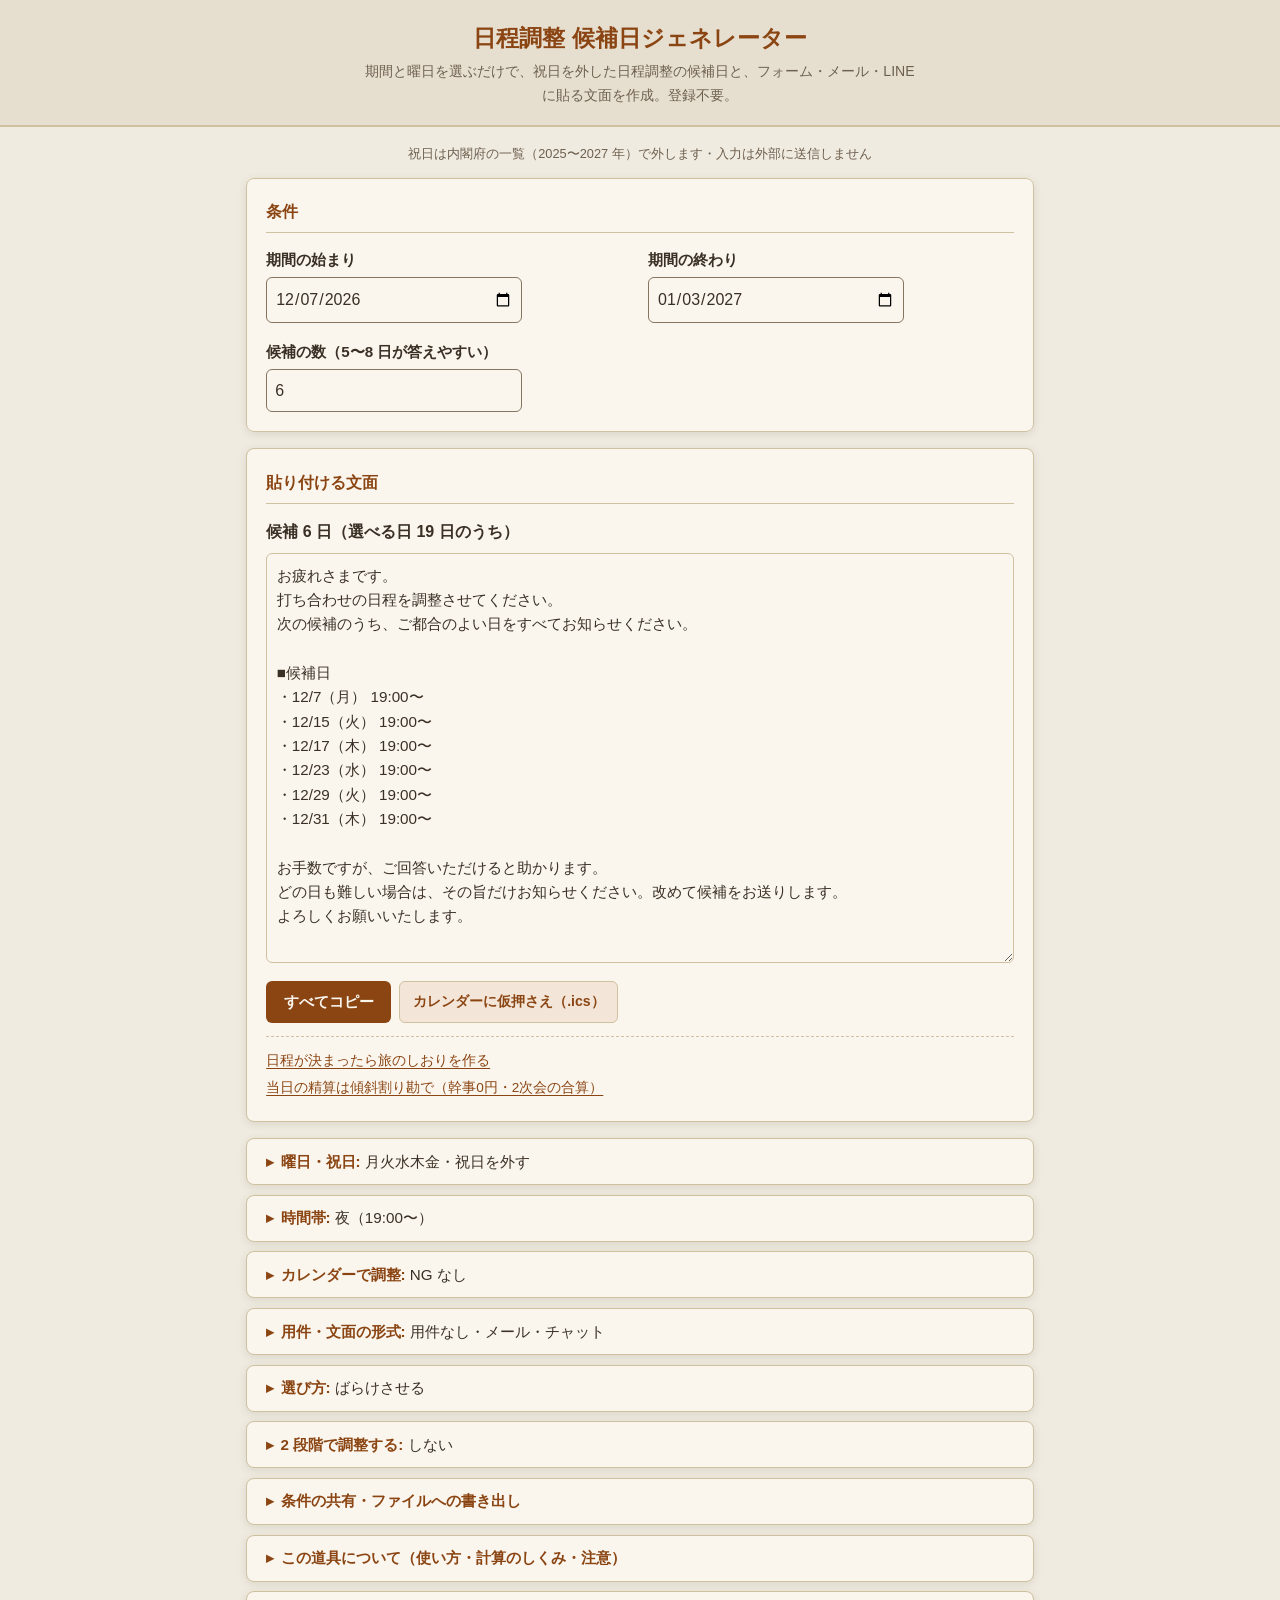
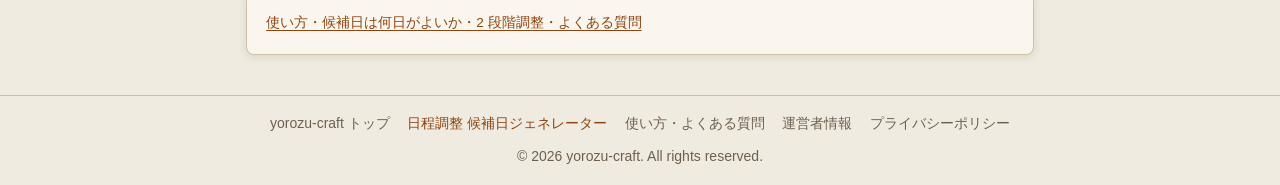
==== commit f64ac5dc: "段 3 の 6（yorozu-plans 7.68）: nittei-kouho の画面の文を 0 字に - 欄のヒントは欄の名前（label）や見出しに入れ、使い方にある説明は画面から消した - 導" ====
--- a/index.html
+++ b/index.html
@@ -58,9 +58,10 @@
   <!-- 画面の骨組み「入力 → 結果」（SCREEN.md 1.1）: 期間と候補の数 → 候補日と文面 → くわしく入れる → 保存・共有 -->
   <main class="app-main">
 
-    <p class="shared-notice" id="shared-notice" role="status" hidden>共有された条件を表示しています。<button type="button" class="link-btn" id="shared-new">自分の条件で新しく作る</button></p>
-
-    <p class="badge" id="asof">祝日は内閣府の一覧（<span id="hol-years"></span>）で外します・入力は外部に送信しません</p>
+    <div class="shared-notice" id="shared-notice" role="status" hidden><strong>共有された条件</strong> <button type="button" class="link-btn" id="shared-new">自分の条件で新しく作る</button></div>
+
+    <!-- data-keep: 祝日の出どころ（内閣府の一覧と年の範囲）と入力の扱い。値の出典を画面に置く決まり（D117 と同じ役目） -->
+    <p class="badge" id="asof" data-keep>祝日は内閣府の一覧（<span id="hol-years"></span>）で外します・入力は外部に送信しません</p>
 
     <!-- 1. 必須の入力: 期間と候補の数。曜日・時間帯などは結果の後ろの「くわしく入れる」 -->
     <fieldset class="card req">
@@ -76,8 +77,7 @@
         </div>
       </div>
       <div class="field">
-        <label for="count">候補の数</label>
-        <p class="hint">5〜8 日くらいが答えやすい数です</p>
+        <label for="count">候補の数（5〜8 日が答えやすい）</label>
         <input type="number" id="count" inputmode="numeric" min="1" max="31" step="1">
       </div>
     </fieldset>
@@ -101,8 +101,8 @@
       </div>
       <p id="copy-msg" class="small" aria-live="polite"></p>
       <div id="next-links" class="next-links" hidden>
-        <p>日程が決まったら → <a href="../tabi-shiori/">旅のしおりを作る</a></p>
-        <p>当日の精算は → <a href="../easy-split/">傾斜割り勘（幹事0円・2次会の合算）</a></p>
+        <p><a href="../tabi-shiori/">日程が決まったら旅のしおりを作る</a></p>
+        <p><a href="../easy-split/">当日の精算は傾斜割り勘で（幹事0円・2次会の合算）</a></p>
       </div>
     </section>
 
@@ -242,7 +242,6 @@
     <!-- /about-tool -->
 
     <section class="card note">
-      <p>会社や学校の休日、年末年始の休みは入っていないので、カレンダーで NG にしてください。</p>
       <p><a href="./guide.html">使い方・候補日は何日がよいか・2 段階調整・よくある質問</a></p>
     </section>
 
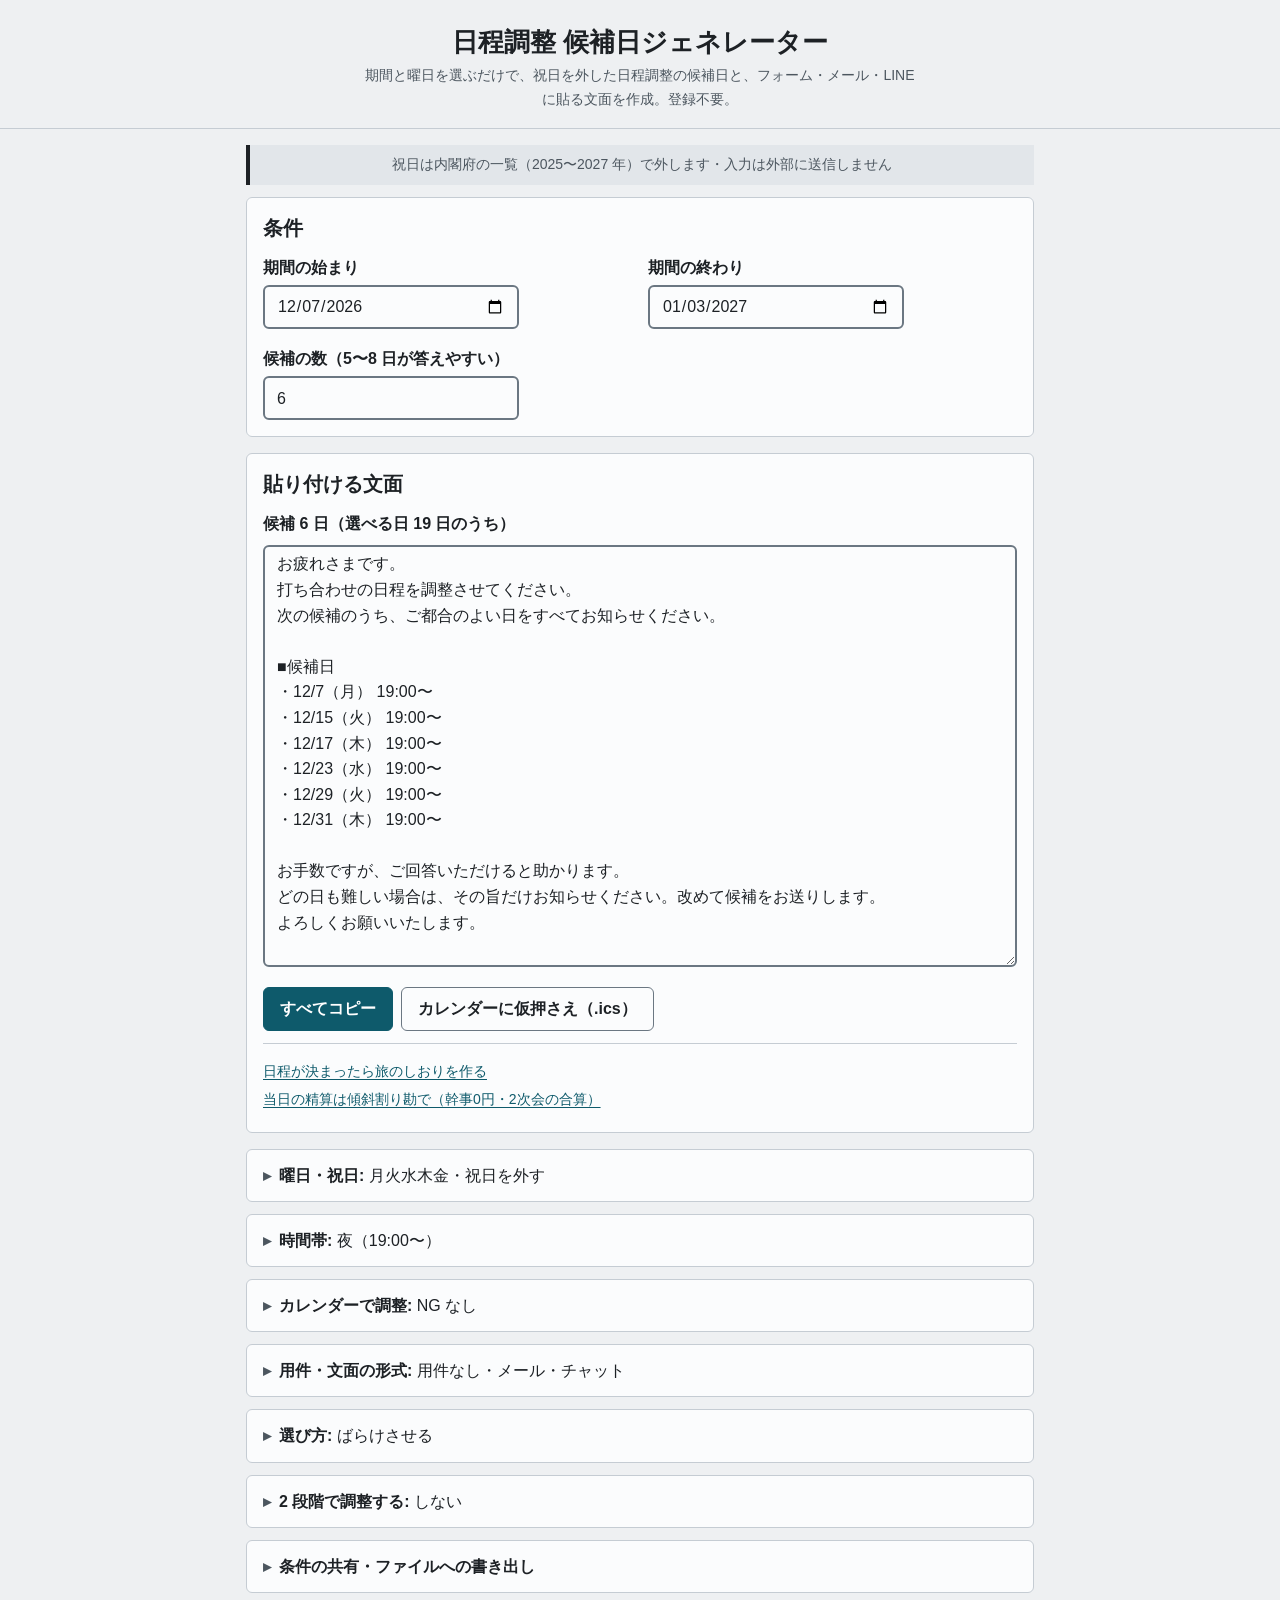
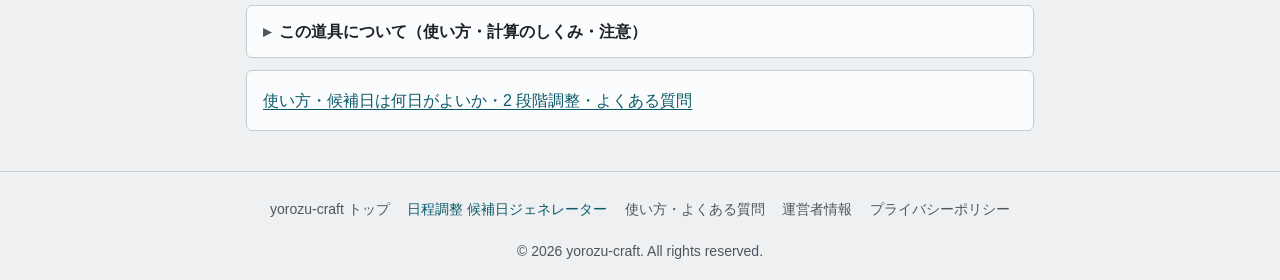
==== commit e6ad7191: "K192 段 3 の 2: 日程候補を v2 の皮に載せ替え（v1 の持ち込みを消し、色・字・角・影をトークンに、独自色 --warn/--ng/--sat/--off を廃止、.btn-sub を " ====
--- a/index.html
+++ b/index.html
@@ -18,8 +18,8 @@
   <meta property="og:image:width" content="1200">
   <meta property="og:image:height" content="630">
   <meta name="twitter:card" content="summary_large_image">
-  <meta name="theme-color" content="#8b4513" media="(prefers-color-scheme: light)">
-  <meta name="theme-color" content="#1c1814" media="(prefers-color-scheme: dark)">
+  <meta name="theme-color" content="#eef0f2" media="(prefers-color-scheme: light)">
+  <meta name="theme-color" content="#15191d" media="(prefers-color-scheme: dark)">
 
   <script type="application/ld+json">
   {
@@ -83,9 +83,9 @@
     </fieldset>
 
     <!-- 2. 結果: 候補日と貼り付ける文面 -->
-    <section class="card result-card" id="result-card" tabindex="-1" aria-labelledby="h-out">
+    <section class="card" id="result-card" tabindex="-1" aria-labelledby="h-out">
       <h2 id="h-out">貼り付ける文面</h2>
-      <div id="warnings" class="msg msg-warn" hidden></div>
+      <div id="warnings" class="notice" hidden></div>
       <p id="pick-summary" class="pick-summary" aria-live="polite"></p>
       <div class="tabs" role="tablist" aria-label="文面の形式" id="stage-tabs" hidden>
         <button type="button" role="tab" id="tab-s1" aria-selected="true" aria-controls="out-panel">1 段目</button>
@@ -96,8 +96,8 @@
         <textarea id="output" rows="12" readonly></textarea>
       </div>
       <div class="btn-row">
-        <button type="button" class="btn" id="copy">すべてコピー</button>
-        <button type="button" class="btn btn-sub" id="ics">カレンダーに仮押さえ（.ics）</button>
+        <button type="button" class="btn btn-primary" id="copy">すべてコピー</button>
+        <button type="button" class="btn" id="ics">カレンダーに仮押さえ（.ics）</button>
       </div>
       <p id="copy-msg" class="small" aria-live="polite"></p>
       <div id="next-links" class="next-links" hidden>
@@ -150,8 +150,8 @@
           <span class="lg-cell is-off">7</span>対象外・祝日
         </p>
         <div class="btn-row">
-          <button type="button" class="btn btn-sub" id="reset-pick">自動で選び直す</button>
-          <button type="button" class="btn btn-sub" id="clear-ng">NG をすべて消す</button>
+          <button type="button" class="btn" id="reset-pick">自動で選び直す</button>
+          <button type="button" class="btn" id="clear-ng">NG をすべて消す</button>
         </div>
       </details>
 
@@ -211,12 +211,12 @@
     <details class="card opt" id="file-box">
       <summary>条件の共有・ファイルへの書き出し</summary>
       <div class="btn-row">
-        <button type="button" class="btn btn-sub" id="share">この条件を開くリンクをコピー</button>
+        <button type="button" class="btn" id="share">この条件を開くリンクをコピー</button>
       </div>
       <div class="btn-row">
-        <button type="button" class="btn btn-sub" id="backup-export">ファイルに書き出す</button>
-        <button type="button" class="btn btn-sub" id="backup-import">ファイルから読み込む</button>
-        <button type="button" class="btn btn-sub" data-reset-storage="nittei-kouho_">保存した内容をすべて消す（初期状態に戻す）</button>
+        <button type="button" class="btn" id="backup-export">ファイルに書き出す</button>
+        <button type="button" class="btn" id="backup-import">ファイルから読み込む</button>
+        <button type="button" class="btn" data-reset-storage="nittei-kouho_">保存した内容をすべて消す（初期状態に戻す）</button>
         <input type="file" id="backup-file" accept=".json,application/json" hidden>
       </div>
       <p id="file-msg" class="small" aria-live="polite"></p>
@@ -241,7 +241,7 @@
     </details>
     <!-- /about-tool -->
 
-    <section class="card note">
+    <section class="card">
       <p><a href="./guide.html">使い方・候補日は何日がよいか・2 段階調整・よくある質問</a></p>
     </section>
 
--- a/style.css
+++ b/style.css
@@ -1,263 +1,196 @@
 /* ===========================
-   日程調整 候補日ジェネレーター — yorozu-craft 共通の和紙風の配色
-   色はトークン（--bg / --card / --text / --muted / --accent / --border）だけを使う。
+   日程調整 候補日ジェネレーター — yorozu-common v2 の皮（B「静かな道具」、yorozu-plans DESIGN.md）に載せ替え（K192 段 3 の 2）
+   色・字・角・線は皮のトークン（--bg / --card / --text / --muted / --accent / --border / --error など）だけを使う。ここに書くのは配置とこの道具だけの部品（カレンダー・固定バー）
    ダークモードは端末の設定に自動で合わせる（prefers-color-scheme。手動切替は付けない）
    =========================== */
-/* yorozu-common:begin v1 — サイト共通の部品とトークン。正本は youheioonuki.github.io の tools/common/yorozu-common.css。
-   この begin〜end の間は手で直さない（tools/sync-common.mjs で全ツールに配る。ツール固有の上書きは end の後に書く）。
-   出どころ（2026-10-03 確認。yorozu-plans 企画書 59）:
-   - デジタル庁デザインシステム https://design.digital.go.jp/dads/ のコンテンツを加工して作成
-     （フォーカスの輪・リンクの下線・字の大きさの下限・行間・入力欄のエラー表示）。
-     トークンの値は @digital-go-jp/design-tokens 2.0.1（MIT, (c) 2023 デジタル庁）から
-   - GOV.UK Frontend 6.5.1（MIT, (c) Crown copyright）の考え方: visually-hidden、エラーの文の前に読み上げ用の語
-   - 色は和紙風のまま（値は 2026-09-23 からの共通の値）。Web フォントは読まない（ROADMAP 3.3・D2） */
-:root {
-  color-scheme: light dark;
-  --bg: #f0ebe0;
-  --bg-2: #e6dfd0;
-  --card: #faf6ee;
-  --text: #3a3025;
-  --muted: #6e604f;          /* 本文の補足。--bg の上で 5.1:1 */
-  --accent: #8b4513;
-  --accent-soft: #f3e6d8;
-  --border: #cfc0a0;         /* 飾りの線（区切り）だけ。操作できる物の枠には --input-border */
-  --input-border: #857561;   /* 入力欄の枠。WCAG 1.4.11 の 3:1（--bg で 3.7:1）。DADS の入力欄は gray-600 の 1px */
-  --shadow: rgba(58, 48, 37, 0.12);
-  --error: #ce0000;          /* DADS red-900（semantic error-2） */
-  --ok: #197a4b;             /* DADS green-800（semantic success-2） */
-  --focus: #ffd43d;          /* DADS yellow-300 */
-  --focus-ring: #000;        /* DADS: 黒 4px の輪＋黄 2px */
-  --font-ui: "Noto Sans JP", "Noto Sans CJK JP", "Hiragino Sans", "Hiragino Kaku Gothic ProN", Meiryo, sans-serif;
-  /* 字の大きさ（DADS: 本文と操作は 16px 以上、補足は 14px まで、14px 未満は使わない） */
-  --fs-s: 0.875rem;
-  --fs-m: 1rem;
-  --fs-l: 1.25rem;           /* 見出し（隣の段との比 1.25 以上: impeccable typeset） */
-  --fs-xl: 1.625rem;         /* ページの題 */
-  --lh-body: 1.7;            /* DADS の本文の行間 170% */
-  --lh-tight: 1.4;           /* 見出し */
-  /* 余白（4px を基準。DADS の spacing） */
-  --sp-1: 0.25rem;
-  --sp-2: 0.5rem;
-  --sp-3: 0.75rem;
-  --sp-4: 1rem;
-  --sp-6: 1.5rem;
-  --sp-8: 2rem;
-  --radius: 8px;
-  --tap: 44px;               /* 押せる物の高さの下限（DADS・SCREEN 5 章） */
-}
-@media (prefers-color-scheme: dark) {
-  :root {
-    --bg: #1c1814;
-    --bg-2: #25201a;
-    --card: #2b251e;
-    --text: #ece4d6;
-    --muted: #b9ab96;
-    --accent: #e0a066;
-    --accent-soft: #3a2e22;
-    --border: #4a3f33;
-    --input-border: #8c7d68;
-    --shadow: rgba(0, 0, 0, 0.4);
-    --error: #ff8a7a;
-    --ok: #6fcf97;
-    --focus-ring: #ffd43d;   /* 暗い地では黄の輪＋黒の縁 */
-    --focus: #000;
-  }
-}
+/* yorozu-common:begin v2 — サイト共通の土台と皮。正本は youheioonuki.github.io の tools/common/v2/base.css と skin.css（yorozu-plans DESIGN.md）。
+   この begin〜end の間は手で直さない（tools/sync-common.mjs で全ツールに配る。ツール固有の上書きは end の後に書く） */
+/* yorozu-common v2 土台の層（yorozu-plans ROADMAP 7.98 D369、DESIGN.md）。すべてのページ（見せる・遊ぶ・世界を持つページも）に当てる。
+   見た目（色・字・面）は持たない: リセット、押せる高さ、フォーカスの輪、入力の字の大きさ、読み上げの隠し字、動きを減らす設定、印刷で広告を出さない。
+   色の値は各ページか共通の皮（skin.css）が --focus-ring・--focus・--muted・--error を決める。無ければ下の既定
+   出どころ（v1 から引き継ぎ。2026-10-03 確認、yorozu-plans 企画書 59）: デジタル庁デザインシステム https://design.digital.go.jp/dads/ のコンテンツを加工して作成
+   （フォーカスの輪・字の大きさの下限・入力欄のエラー表示。値は @digital-go-jp/design-tokens 2.0.1、MIT, (c) 2023 デジタル庁）。
+   GOV.UK Frontend 6.5.1（MIT, (c) Crown copyright）の考え方: visually-hidden、エラーの文の前に読み上げ用の語 */
+:root { --tap: 44px; --sp-1: 0.25rem; --sp-2: 0.5rem; --sp-3: 0.75rem; --sp-4: 1rem; --sp-6: 1.5rem; --sp-8: 2rem; --fs-s: 0.875rem; --fs-m: 1rem; --fs-l: 1.25rem; --fs-xl: 1.625rem; }
 *, *::before, *::after { box-sizing: border-box; margin: 0; padding: 0; }
 [hidden] { display: none !important; }
 html { -webkit-text-size-adjust: 100%; text-size-adjust: 100%; }
-body { font-family: var(--font-ui); background: var(--bg); color: var(--text); line-height: var(--lh-body); }
-/* リンクは色と下線の両方（DADS リンクテキスト）。ホバーで下線を太く */
-a { color: var(--accent); text-decoration-thickness: 1px; text-underline-offset: 3px; }
-@media (hover: hover) { a:hover { text-decoration-thickness: 3px; } }
-/* フォーカスの輪（DADS）。:where で詳しさを 0 にして、ツールの規則で上書きできるようにする */
 :where(a, button, input, select, textarea, summary, [tabindex]):focus-visible {
-  outline: 4px solid var(--focus-ring); outline-offset: 2px; box-shadow: 0 0 0 2px var(--focus);
-}
+  outline: 4px solid var(--focus-ring, #000); outline-offset: 2px; box-shadow: 0 0 0 2px var(--focus, #ffd43d);
+}
+@media (forced-colors: active) { :where(a, button, input, select, textarea, summary):focus-visible { outline-color: Highlight; } }
 :where(input, select, textarea, button) { font: inherit; color: inherit; }
-/* 入力欄の例（placeholder）も 4.5:1。ブラウザ既定の灰色は和紙の地で 4.3:1 */
-:where(input, textarea)::placeholder { color: var(--muted); opacity: 1; }
-/* 入力欄の字は 16px 以上（iPhone で拡大されない・DADS） */
 :where(input:not([type="checkbox"]):not([type="radio"]):not([type="range"]), select, textarea) { font-size: max(1rem, 16px); }
-/* エラー（DADS: 枠を赤に、文の頭に「＊」。GOV.UK: 読み上げには「エラー:」を先に）。
-   使い方: <p class="field-error" id="x-err"><span class="visually-hidden">エラー:</span>＊ 0 以上の数を入れてください</p> と aria-describedby */
-[aria-invalid="true"] { border-color: var(--error) !important; }
-.field-error { color: var(--error); font-weight: 700; margin-top: var(--sp-1); }
-/* 画面には出さず、読み上げだけ（GOV.UK govuk-visually-hidden） */
+:where(button, summary, [role="button"]) { min-height: var(--tap); }
+[aria-invalid="true"] { border-color: var(--error, #ce0000) !important; }
+.field-error { color: var(--error, #ce0000); font-weight: 700; margin-top: var(--sp-1); }
 .visually-hidden {
   position: absolute !important; width: 1px !important; height: 1px !important; margin: 0 !important; padding: 0 !important;
   overflow: hidden !important; clip-path: inset(50%) !important; white-space: nowrap !important; border: 0 !important;
 }
-@media (forced-colors: active) { :where(a, button, input, select, textarea, summary):focus-visible { outline-color: Highlight; } }
-/* 読む行の長さ: 1 行 40 字前後まで（REVIEW C9 line-length）。画面の幅いっぱいに伸びる見出し帯の説明文に */
-.app-header > p { max-width: 40em; margin-left: auto; margin-right: auto; }
-/* 印刷では広告を出さない（SCREEN 4 章。全ツール共通） */
+@media (prefers-reduced-motion: reduce) { *, *::before, *::after { animation-duration: 0.01ms !important; animation-iteration-count: 1 !important; transition-duration: 0.01ms !important; scroll-behavior: auto !important; } }
 @media print { ins.adsbygoogle, .google-auto-placed, iframe[id^="aswift"], iframe[id^="google_ads"] { display: none !important; } }
+/* yorozu-common v2 共通の皮（B「静かな道具」。yorozu-plans ROADMAP 7.94〜7.99 D364・D366・D369、正典は DESIGN.md）。
+   当てるのは計算・制度・道具・読み物・案内（docs/content-classes.csv の「皮」が「共通」）。base.css の後、ページ自身の CSS の前に読む（ページが上書きできる）。
+   土台だけのページは <html data-skin="base">（CSV の「皮」から機械で付ける）で、この皮はすべて外れる。同じ CSS を共通と土台のページが使っていても出し分けられる。
+   どの規則も :where() で詳細度を上げない（トークンは 0、要素の規則は要素 1 つ分のまま）。影・装飾・2 色以上の強調・端末依存の明朝は使わない */
+:where(html:not([data-skin="base"])) {
+  color-scheme: light dark;
+  --bg: #eef0f2; --bg-2: #e2e6ea; --card: #fbfcfd; --text: #1d2125; --muted: #4c565f;
+  --accent: #0e5a6b; --accent-soft: #dcecef; --on-accent: #ffffff;
+  --border: #c5ccd3; --input-border: #6b7782;
+  --error: #ce0000; --ok: #197a4b; --focus: #ffd43d; --focus-ring: #000;
+  --font-ui: "Noto Sans JP", "Noto Sans CJK JP", "Hiragino Sans", "Hiragino Kaku Gothic ProN", Meiryo, sans-serif;
+  --lh-body: 1.7; --lh-tight: 1.4; --radius: 6px; --line-input: 2px;
+}
+@media (prefers-color-scheme: dark) {
+  :where(html:not([data-skin="base"])) {
+    --bg: #15191d; --bg-2: #1c2227; --card: #1a1f24; --text: #e8ecef; --muted: #a8b3bc;
+    --accent: #6fc3d4; --accent-soft: #14323a; --on-accent: #0b1a1e;
+    --border: #2f373e; --input-border: #7a8792; --error: #ff8a7a; --ok: #6fcf97; --focus: #000; --focus-ring: #ffd43d;
+  }
+}
+:where(html:not([data-skin="base"])) body { font-family: var(--font-ui); background: var(--bg); color: var(--text); line-height: var(--lh-body); font-variant-numeric: tabular-nums; }
+:where(html:not([data-skin="base"])) h1 { font-size: var(--fs-xl); font-weight: 800; line-height: var(--lh-tight); }
+:where(html:not([data-skin="base"])) h2 { font-size: var(--fs-l); font-weight: 800; line-height: var(--lh-tight); }
+:where(html:not([data-skin="base"])) h3 { font-size: var(--fs-m); font-weight: 800; }
+:where(html:not([data-skin="base"])) a { color: var(--accent); text-decoration-thickness: 1px; text-underline-offset: 3px; }
+@media (hover: hover) { :where(html:not([data-skin="base"])) a:hover { text-decoration-thickness: 3px; } }
+:where(html:not([data-skin="base"])) :where(input, textarea)::placeholder { color: var(--muted); opacity: 1; }
+/* 部品: 入力の箱 */
+:where(html:not([data-skin="base"])) :where(input:not([type="checkbox"]):not([type="radio"]):not([type="range"]), select, textarea) { border: var(--line-input) solid var(--input-border); border-radius: var(--radius); background: var(--card); min-height: var(--tap); padding: var(--sp-1) var(--sp-3); }
+:where(html:not([data-skin="base"])) :where(input, select, textarea):focus { border-color: var(--text); }
+/* 部品: ボタン（主は塗り、副は線） */
+:where(html:not([data-skin="base"])) :where(button, .btn) { border: 1px solid var(--input-border); border-radius: var(--radius); background: var(--card); color: var(--text); font-weight: 700; padding: 0 var(--sp-4); cursor: pointer; }
+:where(html:not([data-skin="base"])) :where(button[type="submit"], .btn-primary) { background: var(--accent); border-color: var(--accent); color: var(--on-accent); }
+/* 部品: チップ・面・折りたたみ（開閉の印 ▶ を残すため list-item のまま、高さは上下の余白と土台の min-height で）・結果の数字・注意の帯・固定バー */
+:where(html:not([data-skin="base"])) :where(.chip) { display: inline-flex; align-items: center; min-height: var(--tap); padding: 0 var(--sp-3); border: 1px solid var(--input-border); border-radius: var(--radius); color: var(--text); text-decoration: none; font-weight: 700; }
+:where(html:not([data-skin="base"])) :where(.card) { background: var(--card); border: 1px solid var(--border); border-radius: var(--radius); padding: var(--sp-4); }
+:where(html:not([data-skin="base"])) :where(details) > summary { padding-block: var(--sp-2); cursor: pointer; font-weight: 700; }
+:where(html:not([data-skin="base"])) :where(.result-num, .money, output) { font-size: var(--fs-xl); font-weight: 800; }
+:where(html:not([data-skin="base"])) :where(.notice, [data-keep]) { border-left: 4px solid var(--text); background: var(--bg-2); padding: var(--sp-2) var(--sp-3); }
+:where(html:not([data-skin="base"])) :where(.fixed-bar) { position: sticky; bottom: 0; background: var(--card); border-top: 1px solid var(--border); padding: var(--sp-2) var(--sp-4); }
 /* yorozu-common:end */
 
 /* ヘッダー */
 .app-header {
   text-align: center;
-  padding: 1.4rem 1rem 1.1rem;
-  background: var(--bg-2);
-  border-bottom: 2px solid var(--border);
-}
-.app-header h1 { font-size: 1.45rem; color: var(--accent); line-height: 1.4; }
-.app-header .subtitle { font-size: 0.88rem; color: var(--muted); margin-top: 0.3rem; }
+  padding: var(--sp-6) var(--sp-4) var(--sp-4);
+  border-bottom: 1px solid var(--border);
+}
+.app-header .subtitle { font-size: var(--fs-s); color: var(--muted); margin-top: var(--sp-1); }
+.app-header > p { max-width: 40em; margin-left: auto; margin-right: auto; }
 
 /* レイアウト */
-.app-main { max-width: 820px; margin: 0 auto; padding: 1rem; }
-.card {
-  background: var(--card);
-  border: 1px solid var(--border);
-  border-radius: 8px;
-  padding: 1.2rem;
-  margin-bottom: 1rem;
-  box-shadow: 0 2px 8px var(--shadow);
-}
-.card h2 {
-  font-size: 1.02rem;
-  color: var(--accent);
-  border-bottom: 1px solid var(--border);
-  padding-bottom: 0.4rem;
-  margin-bottom: 0.9rem;
-}
+.app-main { max-width: 820px; margin: 0 auto; padding: var(--sp-4); }
+.card { margin-bottom: var(--sp-4); }
+.card h2 { margin-bottom: var(--sp-3); }
 
 /* 入力 */
-.field { margin-bottom: 1rem; }
-.field label { display: block; font-weight: 600; font-size: 0.95rem; margin-bottom: 0.25rem; }
-.field .hint { font-size: var(--fs-s); color: var(--muted); margin-bottom: 0.4rem; }
+.field { margin-bottom: var(--sp-4); }
+.field label { display: block; font-weight: 700; margin-bottom: var(--sp-1); }
+.field .hint { font-size: var(--fs-s); color: var(--muted); margin-bottom: var(--sp-2); }
 .field input[type="number"], .field input[type="text"], .field input[type="date"], .field input[type="time"], .field select {
   width: 100%;
   max-width: 16rem;
-  padding: 0.45rem 0.5rem;
-  font-size: 1rem;
-  border: 1px solid var(--input-border);
-  border-radius: 6px;
-  background: var(--card);
-  color: var(--text);
-}
-
-.btn {
-  display: inline-block;
-  padding: 0.5rem 1.1rem;
-  border: none;
-  border-radius: 6px;
-  background: var(--accent);
-  color: var(--card);
-  font-size: 0.95rem;
-  font-weight: 600;
-  cursor: pointer;
-}
+}
+
+/* ボタン（主は .btn-primary、ほかは .btn。色と線は皮が持つ） */
+.btn { display: inline-flex; align-items: center; justify-content: center; min-height: var(--tap); text-decoration: none; }
+a.btn { color: var(--text); }
 
 /* 読みもの（guide.html） */
-.content h3 { font-size: 0.95rem; margin: 1rem 0 0.3rem; }
-.content p, .content li { font-size: 0.9rem; }
-.content p + p { margin-top: 0.5rem; }
-.content ul, .content ol { padding-left: 1.3rem; margin: 0.3rem 0; }
-.faq dt { font-weight: 600; margin-top: 0.9rem; font-size: 0.92rem; }
-.faq dt::before { content: 'Q. '; color: var(--accent); }
-.faq dd { font-size: 0.88rem; color: var(--muted); padding: 0.2rem 0 0.5rem 1.2rem; border-bottom: 1px solid var(--border); }
-.info-list { display: grid; grid-template-columns: max-content 1fr; gap: 0.4rem 1.2rem; font-size: 0.9rem; }
-.info-list dt { font-weight: 600; }
+.content h3 { margin: var(--sp-4) 0 var(--sp-1); }
+.content p + p { margin-top: var(--sp-2); }
+.content ul, .content ol { padding-left: 1.3rem; margin: var(--sp-1) 0; }
+.faq dt { font-weight: 700; margin-top: var(--sp-4); }
+.faq dt::before { content: 'Q. '; }
+.faq dd { color: var(--muted); padding: var(--sp-1) 0 var(--sp-2) 1.2rem; border-bottom: 1px solid var(--border); }
+.info-list { display: grid; grid-template-columns: max-content 1fr; gap: var(--sp-2) 1.2rem; }
+.info-list dt { font-weight: 700; }
 .info-list dd { color: var(--muted); }
-.small { font-size: var(--fs-s); color: var(--muted); margin-top: 0.4rem; }
+.small { font-size: var(--fs-s); color: var(--muted); margin-top: var(--sp-2); }
 
 /* フッター */
 .app-footer {
   text-align: center;
-  padding: 1rem;
+  padding: var(--sp-4);
   font-size: var(--fs-s);
   color: var(--muted);
   border-top: 1px solid var(--border);
-  margin-top: 0.5rem;
-}
-.footer-nav ul { list-style: none; display: flex; justify-content: center; flex-wrap: wrap; gap: 0.4rem 1.1rem; margin-bottom: 0.6rem; }
-.footer-nav a { color: var(--muted); text-decoration: none; }
+  margin-top: var(--sp-2);
+}
+.footer-nav ul { list-style: none; display: flex; justify-content: center; flex-wrap: wrap; gap: 0 1.1rem; margin-bottom: var(--sp-2); }
+.footer-nav a { display: inline-flex; align-items: center; min-height: var(--tap); color: var(--muted); text-decoration: none; }
 .footer-nav a:hover, .footer-nav a[aria-current="page"] { color: var(--accent); }
 
 /* ===== 日程調整 候補日ジェネレーター固有 ===== */
-:root { --warn-bg: #fff4d6; --warn-border: #d9a520; --ng: #b3261e; --ng-bg: #f7dedb; --sun: #b3261e; --sat: #2f5d8a; --off: #e6dfd0; }
-@media (prefers-color-scheme: dark) {
-  :root { --warn-bg: #3a3020; --warn-border: #a88420; --ng: #ff8a80; --ng-bg: #4a2522; --sun: #ff8a80; --sat: #8ab4e0; --off: #25201a; }
-}
-.badge { text-align: center; font-size: 0.8rem; color: var(--muted); margin-bottom: 0.8rem; }
+/* 色は皮のトークンだけ。日曜・祝日は --error（面に 5.64・暗い面に 7.25）、NG は --error の字と枠に取り消し線、対象外は --bg-2 の地と --muted の字。土曜は色分けしない（色だけで意味を伝えない、DESIGN 6 章） */
+.badge { text-align: center; font-size: var(--fs-s); color: var(--muted); margin-bottom: var(--sp-3); }
 .visually-hidden { position: absolute; width: 1px; height: 1px; overflow: hidden; clip: rect(0 0 0 0); white-space: nowrap; }
 
 fieldset.field { border: none; }
-fieldset.field legend { font-weight: 600; font-size: 0.95rem; margin-bottom: 0.3rem; }
-label.inline { display: flex; align-items: center; gap: 0.4rem; font-weight: normal; font-size: 0.92rem; margin: 0.2rem 0; }
+fieldset.field legend { font-weight: 700; margin-bottom: var(--sp-1); }
+label.inline { display: flex; align-items: center; gap: var(--sp-2); min-height: var(--tap); font-weight: 400; margin: 0; }
 label.inline input { width: 1.1rem; height: 1.1rem; accent-color: var(--accent); flex: none; }
-.grid2 { display: grid; grid-template-columns: repeat(auto-fit, minmax(12rem, 1fr)); gap: 0 1rem; }
-.with-unit { display: flex; gap: 0.4rem; align-items: center; flex-wrap: wrap; margin-top: 0.4rem; }
+.grid2 { display: grid; grid-template-columns: repeat(auto-fit, minmax(12rem, 1fr)); gap: 0 var(--sp-4); }
+.with-unit { display: flex; gap: var(--sp-2); align-items: center; flex-wrap: wrap; margin-top: var(--sp-2); }
 .with-unit input { max-width: 8rem !important; }
 
-.dow-row { display: flex; flex-wrap: wrap; gap: 0.4rem; }
-.dow { display: inline-flex; align-items: center; gap: 0.25rem; padding: 0.25rem 0.55rem; border: 1px solid var(--border); border-radius: 6px; font-size: 0.95rem; cursor: pointer; }
+.dow-row { display: flex; flex-wrap: wrap; gap: var(--sp-2); }
+.dow { display: inline-flex; align-items: center; gap: var(--sp-1); min-height: var(--tap); padding: 0 var(--sp-3); border: 1px solid var(--input-border); border-radius: var(--radius); cursor: pointer; }
 .dow input { accent-color: var(--accent); width: 1rem; height: 1rem; }
-.dow.sun { color: var(--sun); } .dow.sat { color: var(--sat); }
-
-.btn-row { display: flex; flex-wrap: wrap; gap: 0.5rem; margin: 0.6rem 0 0.4rem; }
-.btn-sub { background: var(--accent-soft); color: var(--accent); border: 1px solid var(--border); padding: 0.4rem 0.8rem; font-size: 0.88rem; }
+.dow.sun { color: var(--error); }
+
+.btn-row { display: flex; flex-wrap: wrap; gap: var(--sp-2); margin: var(--sp-3) 0 var(--sp-2); }
 .btn:disabled { opacity: 0.5; cursor: default; }
-.msg { border-radius: 6px; padding: 0.6rem 0.8rem; margin-bottom: 0.8rem; font-size: 0.9rem; }
-.msg-warn { background: var(--warn-bg); border: 1px solid var(--warn-border); }
-.msg p + p { margin-top: 0.3rem; }
-
-.calendar { display: grid; grid-template-columns: repeat(auto-fill, minmax(17rem, 1fr)); gap: 0.8rem 1.2rem; align-items: start; }
+.notice { margin-bottom: var(--sp-3); }
+.notice p + p { margin-top: var(--sp-1); }
+
+.calendar { display: grid; grid-template-columns: repeat(auto-fill, minmax(19rem, 1fr)); gap: var(--sp-3) var(--sp-6); align-items: start; }
 .month { border-collapse: collapse; width: 100%; table-layout: fixed; }
-.month caption { font-weight: 700; text-align: left; padding: 0.2rem 0; color: var(--accent); }
-.month th { font-size: 0.75rem; color: var(--muted); font-weight: 600; padding: 0.15rem 0; }
-.month th:nth-child(6) { color: var(--sat); } .month th:nth-child(7) { color: var(--sun); }
+.month caption { font-weight: 700; text-align: left; padding: var(--sp-1) 0; }
+.month th { font-size: var(--fs-s); color: var(--muted); font-weight: 700; padding: var(--sp-1) 0; }
+.month th:nth-child(7) { color: var(--error); }
 .month td { padding: 2px; text-align: center; }
 .day {
-  width: 100%; aspect-ratio: 1 / 1; max-height: 2.6rem; border-radius: 6px; font-size: 0.9rem; font-family: inherit;
-  border: 1px solid var(--border); background: var(--card); color: var(--text); cursor: pointer; position: relative;
-}
-.day.sat { color: var(--sat); } .day.sun { color: var(--sun); }
+  width: 100%; aspect-ratio: 1 / 1; min-height: var(--tap); border-radius: var(--radius); font-family: inherit; font-weight: 400;
+  border: 1px solid var(--input-border); background: var(--card); color: var(--text); cursor: pointer; position: relative;
+}
+.day.sun { color: var(--error); }
 .day.is-out { background: none; border-color: transparent; color: var(--muted); opacity: 0.45; cursor: default; }
-.day.is-off { background: var(--off); color: var(--muted); border-color: transparent; }
+.day.is-off { background: var(--bg-2); color: var(--muted); border-color: transparent; }
 .day.is-ok { background: var(--card); }
-.day.is-pick { background: var(--accent); color: var(--card); border-color: var(--accent); font-weight: 700; }
-.day.is-ng { background: var(--ng-bg); color: var(--ng); border-color: var(--ng); text-decoration: line-through; }
-.day.is-hol::after { content: ''; position: absolute; top: 3px; right: 3px; width: 5px; height: 5px; border-radius: 50%; background: var(--sun); }
+.day.is-pick { background: var(--accent); color: var(--on-accent); border-color: var(--accent); font-weight: 700; }
+.day.is-ng { background: var(--card); color: var(--error); border-color: var(--error); text-decoration: line-through; }
+.day.is-hol::after { content: ''; position: absolute; top: 3px; right: 3px; width: 5px; height: 5px; border-radius: var(--radius); background: currentColor; }
 .day.is-anchor { outline: 3px solid var(--accent); outline-offset: 1px; }
-.legend-row { display: flex; flex-wrap: wrap; align-items: center; gap: 0.3rem 0.5rem; font-size: 0.8rem; color: var(--muted); margin-top: 0.6rem; }
-.lg-cell { display: inline-flex; align-items: center; justify-content: center; width: 1.5rem; height: 1.5rem; border-radius: 4px; border: 1px solid var(--border); font-size: 0.75rem; margin-left: 0.4rem; }
-.lg-cell.is-pick { background: var(--accent); color: var(--card); border-color: var(--accent); }
-.lg-cell.is-ng { background: var(--ng-bg); color: var(--ng); border-color: var(--ng); text-decoration: line-through; }
-.lg-cell.is-off { background: var(--off); border-color: transparent; }
-
-.check-list { list-style: none; margin: 0.5rem 0 0.8rem; }
-.check-list li { display: flex; align-items: center; gap: 0.4rem; padding: 0.25rem 0; font-size: 0.92rem; }
+.legend-row { display: flex; flex-wrap: wrap; align-items: center; gap: var(--sp-1) var(--sp-2); font-size: var(--fs-s); color: var(--muted); margin-top: var(--sp-3); }
+.lg-cell { display: inline-flex; align-items: center; justify-content: center; width: 1.5rem; height: 1.5rem; border-radius: var(--radius); border: 1px solid var(--input-border); font-size: var(--fs-s); margin-left: var(--sp-2); }
+.lg-cell.is-pick { background: var(--accent); color: var(--on-accent); border-color: var(--accent); }
+.lg-cell.is-ng { background: var(--card); color: var(--error); border-color: var(--error); text-decoration: line-through; }
+.lg-cell.is-off { background: var(--bg-2); border-color: transparent; }
+
+.check-list { list-style: none; margin: var(--sp-2) 0 var(--sp-3); }
+.check-list li { display: flex; align-items: center; gap: var(--sp-2); min-height: var(--tap); }
 .check-list input { width: 1.1rem; height: 1.1rem; accent-color: var(--accent); }
 
-.tabs { display: flex; gap: 0.3rem; border-bottom: 1px solid var(--border); margin-bottom: 0.8rem; }
-.tabs button { background: none; border: none; border-bottom: 3px solid transparent; padding: 0.4rem 0.9rem; font-size: 0.92rem; color: var(--muted); cursor: pointer; font-family: inherit; }
-.tabs button[aria-selected="true"] { color: var(--accent); border-bottom-color: var(--accent); font-weight: 700; }
-
-#output {
-  width: 100%; font-family: inherit; font-size: 0.95rem; line-height: 1.6; padding: 0.6rem; resize: vertical;
-  border: 1px solid var(--border); border-radius: 6px; background: var(--card); color: var(--text);
-}
-.note p { font-size: 0.85rem; }
-.note p + p { margin-top: 0.4rem; }
-
-@media (max-width: 480px) {
-  .app-header h1 { font-size: 1.2rem; }
-}
+.tabs { display: flex; gap: var(--sp-1); border-bottom: 1px solid var(--border); margin-bottom: var(--sp-3); }
+.tabs button { background: none; border: none; border-bottom: 3px solid transparent; border-radius: 0; padding: 0 var(--sp-3); min-height: var(--tap); color: var(--muted); font-family: inherit; }
+.tabs button[aria-selected="true"] { color: var(--accent); border-bottom-color: var(--accent); }
+
+#output { width: 100%; font-family: inherit; line-height: 1.6; resize: vertical; }
 
 /* 共有リンクで開いたときの案内 */
 .shared-notice {
-  margin: 0 0 12px;
-  padding: 10px 12px;
-  border: 1px solid var(--accent);
-  border-radius: 8px;
-  background: var(--accent-soft);
-  font-size: 0.9rem;
+  margin: 0 0 var(--sp-3);
+  border-left: 4px solid var(--text);
+  background: var(--bg-2);
+  padding: var(--sp-2) var(--sp-3);
 }
 .link-btn {
-  margin-left: 4px;
+  display: inline-flex; align-items: center; min-height: var(--tap);
+  margin-left: var(--sp-1);
   padding: 0;
   border: none;
   background: none;
@@ -269,54 +202,55 @@
 }
 
 /* 結果のあとの「次にすること」の導線（文面が出ているときだけ） */
-.next-links { margin-top: 0.8rem; padding-top: 0.6rem; border-top: 1px dashed var(--border); }
-.next-links p { font-size: 0.85rem; color: var(--muted); margin: 0.2rem 0; }
+.next-links { margin-top: var(--sp-3); padding-top: var(--sp-3); border-top: 1px solid var(--border); }
+.next-links p { font-size: var(--fs-s); color: var(--muted); margin: var(--sp-1) 0; }
 
 /* 使い方ページの折りたたみ（WRITING.md の基準で、補足・一覧はここに入れる） */
-.content details { margin: 0.4rem 0; }
-.content summary { cursor: pointer; color: var(--accent); font-size: 0.88rem; }
-.content details[open] summary { margin-bottom: 0.3rem; }
+.content details { margin: var(--sp-2) 0; }
+.content summary { display: flex; align-items: center; min-height: var(--tap); }
+.content details[open] summary { margin-bottom: var(--sp-1); }
 
 /* ===========================
    画面の骨組み（yorozu-plans の docs/SCREEN.md 1.1。yorozu-template の style.css の部品）
-   期間と候補の数（fieldset.req）→ 候補日と文面（.result-card）→ くわしく入れる（details.opt）、上端の固定バー、印刷で広告を消す
+   期間と候補の数（fieldset.req）→ 候補日と文面（#result-card）→ くわしく入れる（details.opt）、上端の固定バー、印刷で広告を消す
    =========================== */
 fieldset.card { min-width: 0; }
 .req legend {
   float: left; width: 100%;   /* legend を枠の上に載せず、h2 と同じ見た目で枠の中に置く */
-  font-size: 1.02rem; font-weight: 700; color: var(--accent);
-  border-bottom: 1px solid var(--border); padding-bottom: 0.4rem; margin-bottom: 0.9rem;
+  font-size: var(--fs-l); font-weight: 800; line-height: var(--lh-tight);
+  margin-bottom: var(--sp-3);
 }
 .req legend + * { clear: both; }
 .req .field:last-child { margin-bottom: 0; }
 
-.result-card { scroll-margin-top: 56px; }   /* 固定バー（44px）で見出しが隠れないように */
-.result-card:focus { outline: none; }
-.pick-summary { font-weight: 700; margin-bottom: 0.5rem; }
+#result-card { scroll-margin-top: 56px; }   /* 固定バー（44px）で見出しが隠れないように */
+#result-card:focus { outline: none; }
+.pick-summary { font-weight: 700; margin-bottom: var(--sp-2); }
 .pick-summary:empty::before { content: '\00a0'; }   /* 読み込み時のずれ（CLS）を抑える: main.js が書く前から 1 行分 */
 
 /* くわしく入れる（1 グループ 1 つの details）。summary の .opt-state に今の状態を出す（screen.js の detailsSummary） */
-details.card.opt { padding: 0 1.2rem; margin-bottom: 0.6rem; }
+details.card.opt { padding: 0 var(--sp-4); margin-bottom: var(--sp-3); }
 details.card.opt > summary {
-  cursor: pointer; display: block; min-height: 44px; padding: 0.6rem 0;
-  color: var(--accent); font-weight: 600; font-size: 0.95rem; list-style: none;
+  display: block; min-height: var(--tap); padding: var(--sp-3) 0;
+  list-style: none;
   white-space: nowrap; overflow: hidden; text-overflow: ellipsis;
 }
 details.card.opt > summary::-webkit-details-marker { display: none; }
-details.card.opt > summary::before { content: '▸'; margin-right: 0.4rem; }
+details.card.opt > summary::before { content: '▸'; margin-right: var(--sp-2); color: var(--muted); }
 details.card.opt[open] > summary::before { content: '▾'; }
-details.card.opt[open] { padding-bottom: 0.9rem; }
-details.card.opt[open] > summary { border-bottom: 1px solid var(--border); margin-bottom: 0.9rem; }
-.opt-state { color: var(--text); font-weight: normal; }
+details.card.opt[open] { padding-bottom: var(--sp-4); }
+details.card.opt[open] > summary { border-bottom: 1px solid var(--border); margin-bottom: var(--sp-4); }
+.opt-state { color: var(--text); font-weight: 400; }
 
 /* 固定バー（SCREEN.md 0 章の 3・D59）: 上端に 1 行、高さ 44px。下端は AdSense のアンカー広告が使う。
    読み込み時は hidden（screen.js が出し入れする。fixed なのでレイアウトはずれない） */
 .fixbar {
   position: fixed; top: 0; left: 0; right: 0; z-index: 50; height: 44px;
-  background: var(--card); border-bottom: 2px solid var(--accent); box-shadow: 0 2px 8px var(--shadow);
+  background: var(--card);
 }
 .fixbar a {
-  display: block; max-width: 820px; margin: 0 auto; padding: 0 1rem; height: 42px; line-height: 42px; text-align: center;
+  display: block; box-sizing: border-box; max-width: 820px; margin: 0 auto; padding: 0 var(--sp-4); height: 44px; line-height: 43px; text-align: center;
+  border-bottom: 1px solid var(--border);
   white-space: nowrap; overflow: hidden; text-overflow: ellipsis; font-weight: 700;
   color: var(--accent); text-decoration: none;
 }
@@ -331,6 +265,5 @@
 
 /* この道具について（結果の後ろの折りたたみ。使い方ページの要約。AdSense 審査 2026-10-04） */
 details.card.opt.about-tool > summary { white-space: normal; }   /* 長い summary を折り返す */
-details.about-tool h3 { font-size: 0.95rem; margin: 0.9rem 0 0.3rem; }
-details.about-tool p, details.about-tool li { font-size: 0.9rem; line-height: 1.75; }
-details.about-tool ul { padding-left: 1.2rem; margin: 0.3rem 0 0.5rem; }
+details.about-tool h3 { margin: var(--sp-4) 0 var(--sp-1); }
+details.about-tool ul { padding-left: 1.2rem; margin: var(--sp-1) 0 var(--sp-2); }
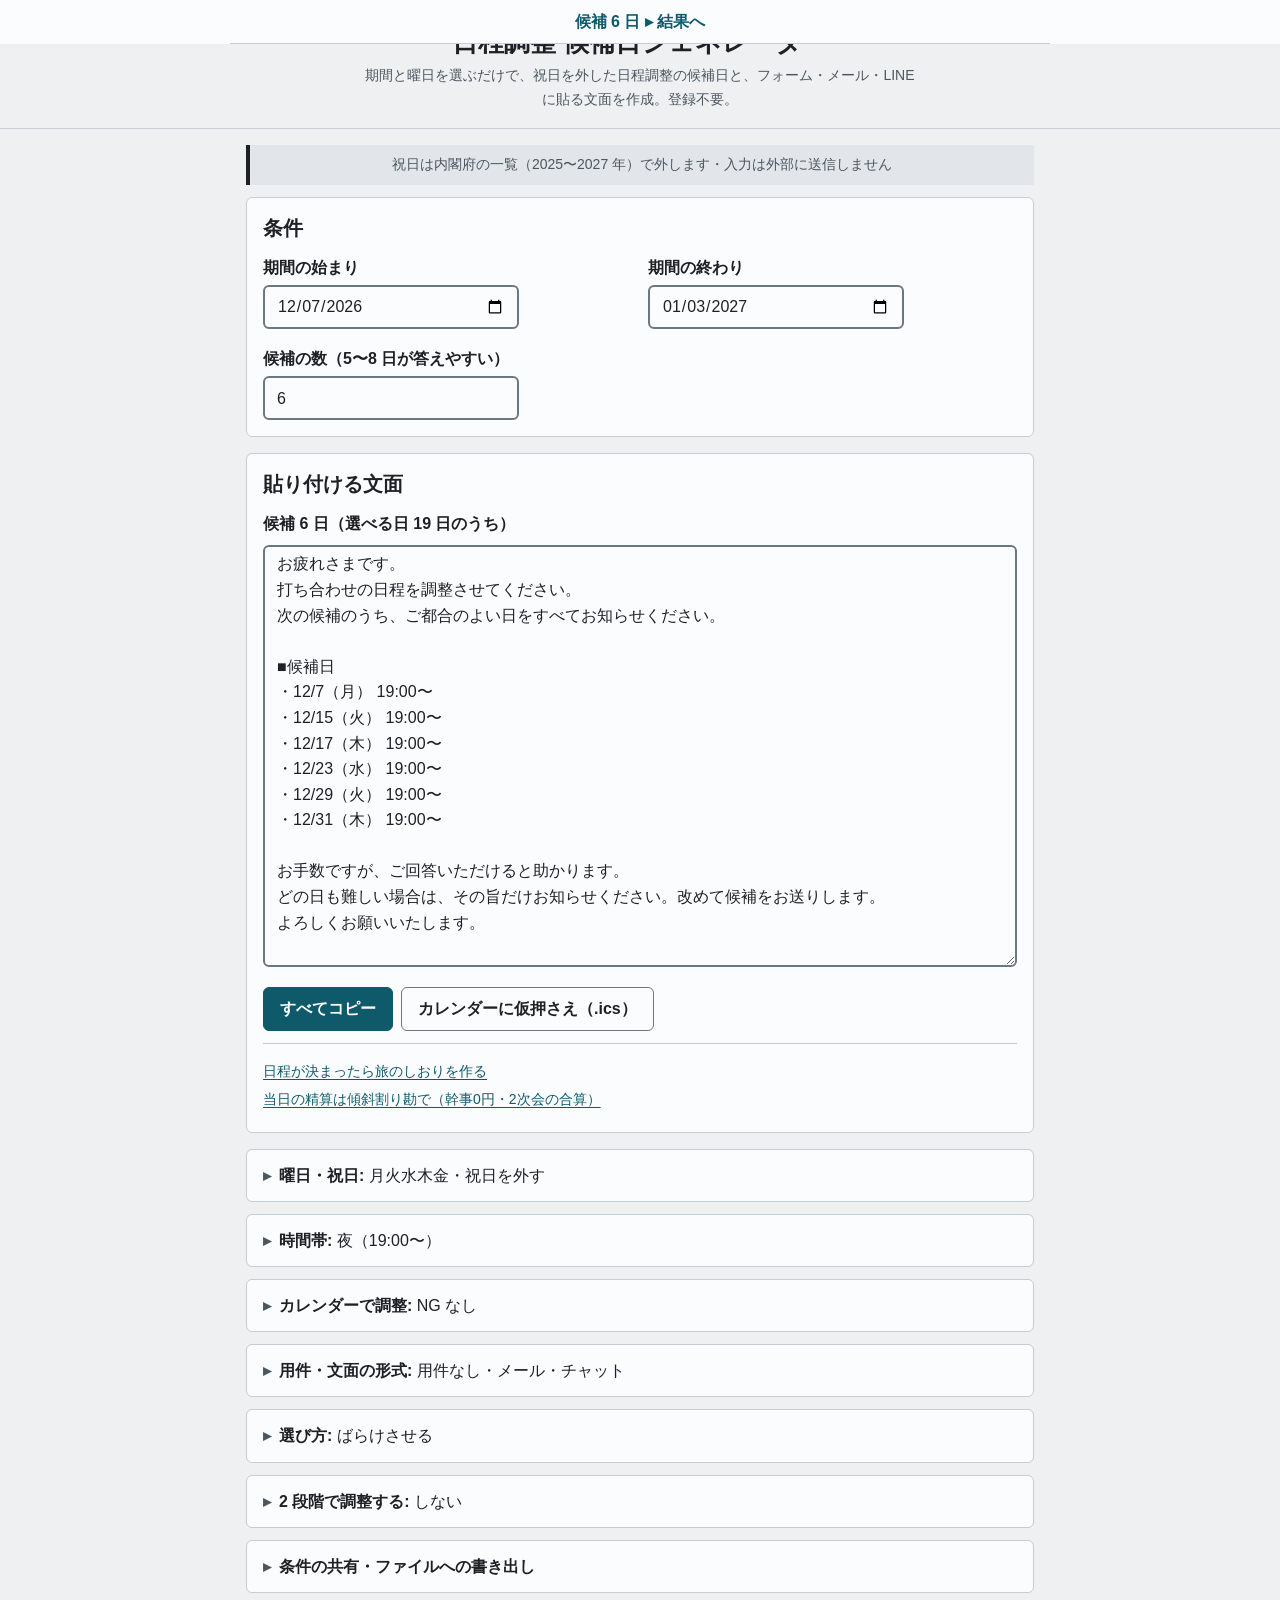
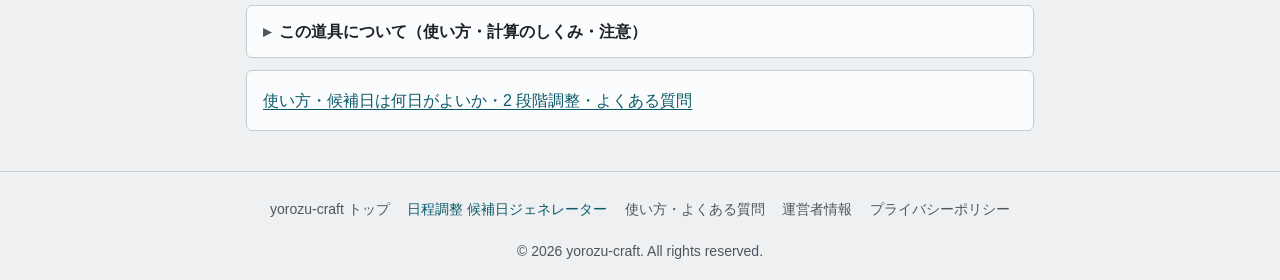
==== commit b684962a: "Q-067 K171 2 枝目 (1) 事象 used（yorozu-plans D468・企画書 99）: 結果を出す関数の末尾に window.yzUsed?.() を 1 行、画面に used." ====
--- a/index.html
+++ b/index.html
@@ -58,7 +58,7 @@
   <!-- 画面の骨組み「入力 → 結果」（SCREEN.md 1.1）: 期間と候補の数 → 候補日と文面 → くわしく入れる → 保存・共有 -->
   <main class="app-main">
 
-    <div class="shared-notice" id="shared-notice" role="status" hidden><strong>共有された条件</strong> <button type="button" class="link-btn" id="shared-new">自分の条件で新しく作る</button></div>
+    <div class="notice shared-notice" id="shared-notice" role="status" hidden><strong>共有された条件</strong> <button type="button" class="link-btn" id="shared-new">自分の条件で新しく作る</button></div>
 
     <!-- data-keep: 祝日の出どころ（内閣府の一覧と年の範囲）と入力の扱い。値の出典を画面に置く決まり（D117 と同じ役目） -->
     <p class="badge" id="asof" data-keep>祝日は内閣府の一覧（<span id="hol-years"></span>）で外します・入力は外部に送信しません</p>
@@ -260,6 +260,7 @@
     <p>&copy; 2026 yorozu-craft. All rights reserved.</p>
   </footer>
 
+  <script src="./used.js"></script>
   <script src="./constants.js"></script>
   <script src="./screen.js"></script>
   <script src="./calc.js"></script>
--- a/style.css
+++ b/style.css
@@ -22,6 +22,8 @@
 :where(input, select, textarea, button) { font: inherit; color: inherit; }
 :where(input:not([type="checkbox"]):not([type="radio"]):not([type="range"]), select, textarea) { font-size: max(1rem, 16px); }
 :where(button, summary, [role="button"]) { min-height: var(--tap); }
+/* 1 つだけで置くリンク（nav の並び、使い方から道具へ戻るカード、言語の切り替え、パンくず）も押せる高さに。文中のリンクは対象外（WCAG 2.5.8。K192 の全巡回） */
+:where(nav li > a, p.card > a:only-child, .lang-switch a, .crumb a) { display: inline-flex; align-items: center; min-height: var(--tap); }
 [aria-invalid="true"] { border-color: var(--error, #ce0000) !important; }
 .field-error { color: var(--error, #ce0000); font-weight: 700; margin-top: var(--sp-1); }
 .visually-hidden {
@@ -63,6 +65,9 @@
 /* 部品: ボタン（主は塗り、副は線） */
 :where(html:not([data-skin="base"])) :where(button, .btn) { border: 1px solid var(--input-border); border-radius: var(--radius); background: var(--card); color: var(--text); font-weight: 700; padding: 0 var(--sp-4); cursor: pointer; }
 :where(html:not([data-skin="base"])) :where(button[type="submit"], .btn-primary) { background: var(--accent); border-color: var(--accent); color: var(--on-accent); }
+/* <a> のボタンは a { color } に負けないよう、詳細度を 1 段だけ上げる（D416。主は副の後に書いて勝たせる） */
+:where(html:not([data-skin="base"])) a.btn { color: var(--text); }
+:where(html:not([data-skin="base"])) a.btn-primary { color: var(--on-accent); }
 /* 部品: チップ・面・折りたたみ（開閉の印 ▶ を残すため list-item のまま、高さは上下の余白と土台の min-height で）・結果の数字・注意の帯・固定バー */
 :where(html:not([data-skin="base"])) :where(.chip) { display: inline-flex; align-items: center; min-height: var(--tap); padding: 0 var(--sp-3); border: 1px solid var(--input-border); border-radius: var(--radius); color: var(--text); text-decoration: none; font-weight: 700; }
 :where(html:not([data-skin="base"])) :where(.card) { background: var(--card); border: 1px solid var(--border); border-radius: var(--radius); padding: var(--sp-4); }
@@ -97,7 +102,6 @@
 
 /* ボタン（主は .btn-primary、ほかは .btn。色と線は皮が持つ） */
 .btn { display: inline-flex; align-items: center; justify-content: center; min-height: var(--tap); text-decoration: none; }
-a.btn { color: var(--text); }
 
 /* 読みもの（guide.html） */
 .content h3 { margin: var(--sp-4) 0 var(--sp-1); }
@@ -182,12 +186,7 @@
 #output { width: 100%; font-family: inherit; line-height: 1.6; resize: vertical; }
 
 /* 共有リンクで開いたときの案内 */
-.shared-notice {
-  margin: 0 0 var(--sp-3);
-  border-left: 4px solid var(--text);
-  background: var(--bg-2);
-  padding: var(--sp-2) var(--sp-3);
-}
+.shared-notice { margin: 0 0 var(--sp-3); }   /* 見た目は皮の .notice */
 .link-btn {
   display: inline-flex; align-items: center; min-height: var(--tap);
   margin-left: var(--sp-1);
